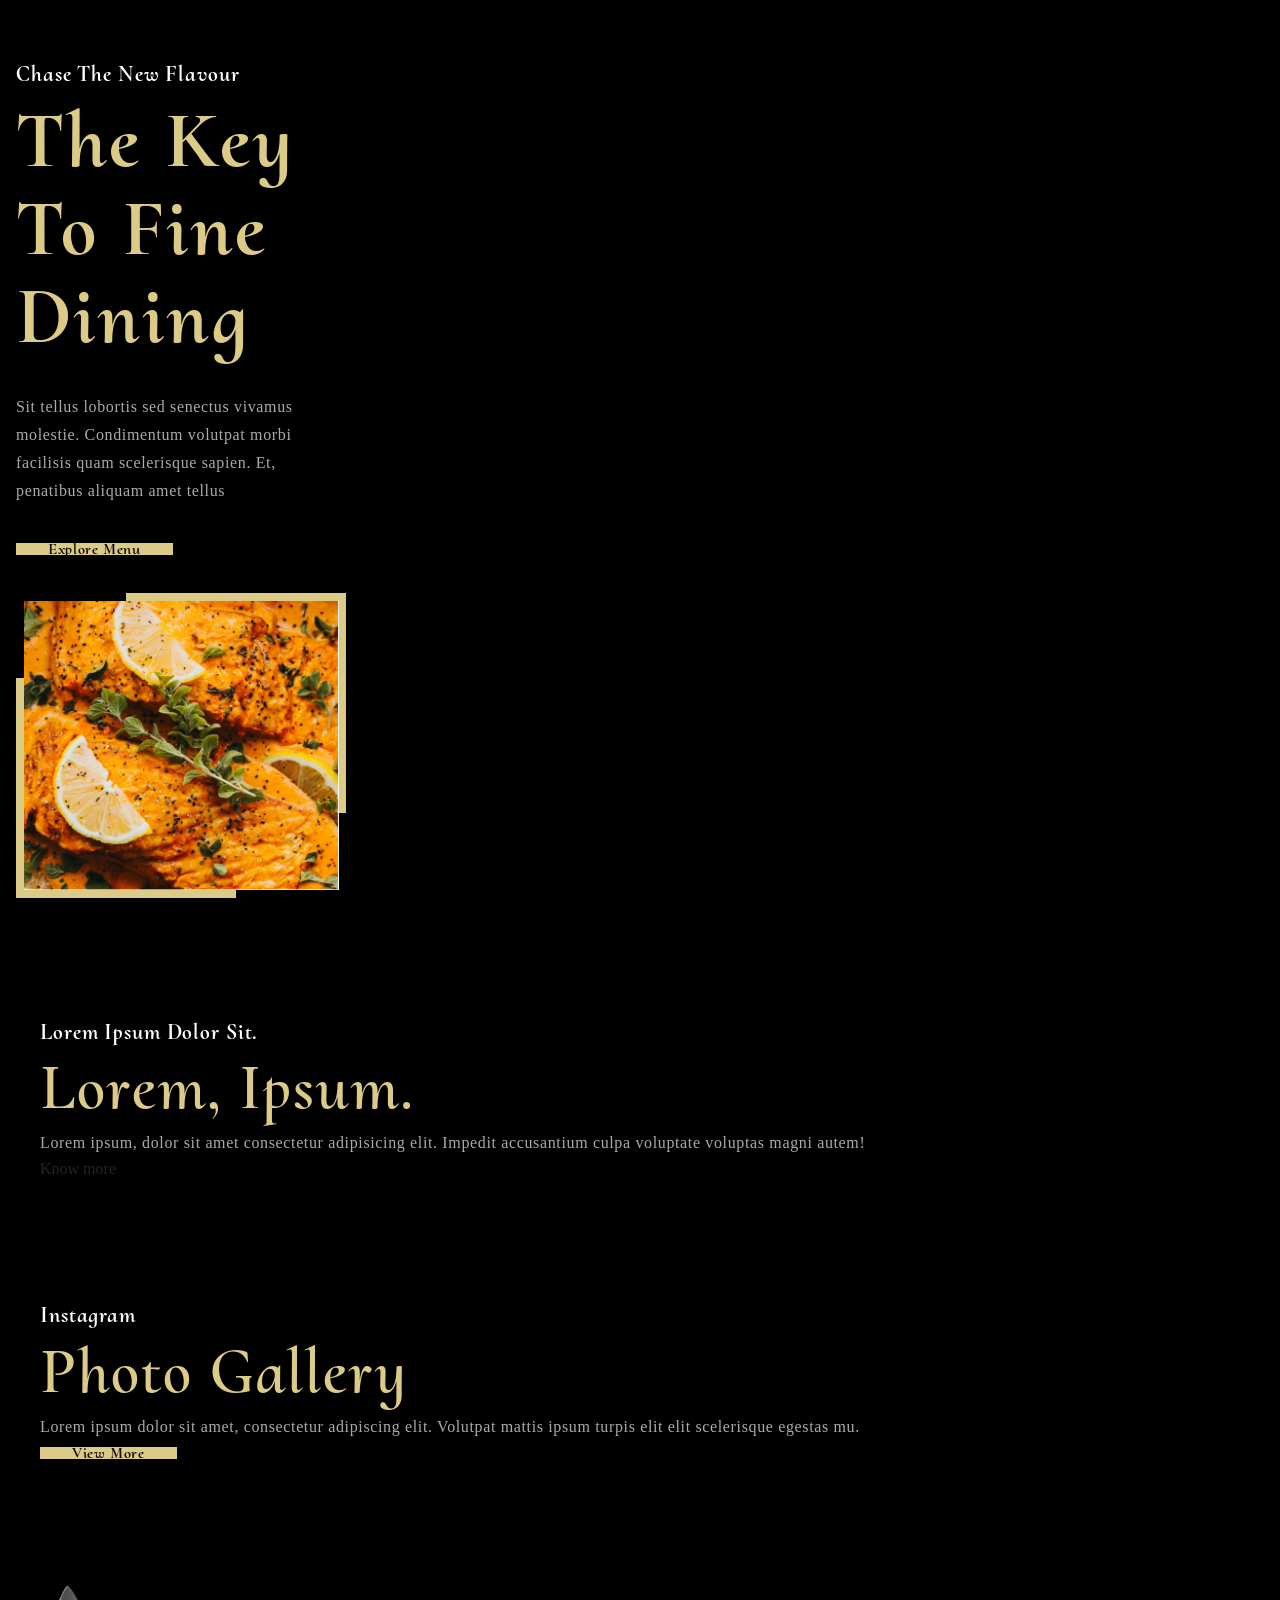
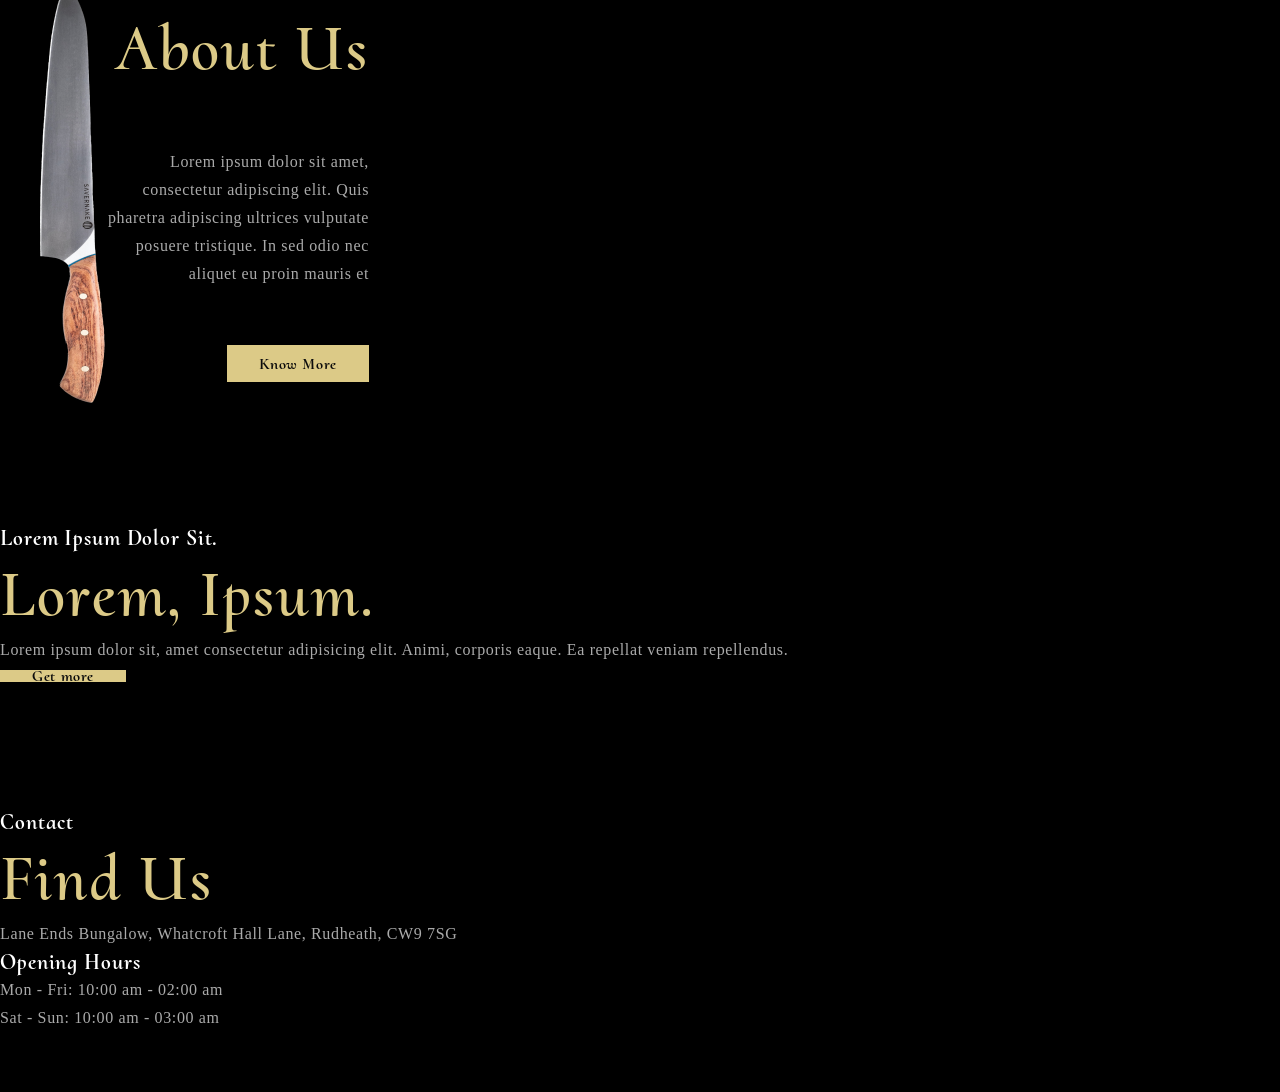
==== src/index.html @ b2a278ec "adding styles, fonts" ====
<!doctype html>
<html lang="en">
  <head>
    <meta charset="UTF-8" />
    <link rel="icon" type="image/svg+xml" href="/favicon.svg" />
    <meta name="viewport" content="width=device-width, initial-scale=1.0" />
    <title>Home</title>
    <link rel="preconnect" href="https://fonts.googleapis.com" />
    <link rel="preconnect" href="https://fonts.gstatic.com" crossorigin />
    <link
      href="https://fonts.googleapis.com/css2?family=Cormorant+Upright:wght@300;400;500;600;700&family=Open+Sans:ital,wght@0,300..800;1,300..800&display=swap"
      rel="stylesheet"
    />
    <link rel="stylesheet" href="./css/styles.css" />
  </head>
  <body>
    <load src="./partials/header.html" highlight-home="active" />

    <main>
      <section class="hero-home">
        <div class="container">
          <div class="hero-home-contant-wrap">
            <h3 class="hero-home-text-title">Chase the new Flavour</h3>
            <h1 class="hero-home-title">The key to Fine dining</h1>
            <p class="hero-home-text">
              Sit tellus lobortis sed senectus vivamus molestie. Condimentum
              volutpat morbi facilisis quam scelerisque sapien. Et, penatibus
              aliquam amet tellus
            </p>
            <a class="hero-home-link button" href="">Explore Menu</a>
          </div>
          <div>
            <div class="container-box">
              <span class="box top-right"></span>
              <span class="box bottom-left"></span>
              <div class="hero-home-img-wrapper">
                <img
                  class="hero-home-img"
                  src="./img/home/Mask_Group.jpg"
                  alt="dish"
                />
              </div>
            </div>
          </div>
        </div>
      </section>
      <section class="menu-home">
       <div class="container">
         <div>
          <h3>Lorem ipsum dolor sit.</h3>
          <h2>Lorem, ipsum.</h2>
          <p>
            Lorem ipsum, dolor sit amet consectetur adipisicing elit. Impedit
            accusantium culpa voluptate voluptas magni autem!
          </p>
          <a href="" class="buttton">Know more</a>
        </div>
       </div>
      </section>
      <section class="gallery-home">
       <div class="container">
         <div>
          <h3>Instagram</h3>
          <h2>Photo Gallery</h2>
          <p>
            Lorem ipsum dolor sit amet, consectetur adipiscing elit. Volutpat
            mattis ipsum turpis elit elit scelerisque egestas mu.
          </p>
          <a href="" class="button">View More</a>
        </div>
        <div>
          <ul>
            <li><img src="" alt="" /></li>
          </ul>
        </div>
       </div>
      </section>
      <section class="about-home">
       <div class="container">
        <div class="about-home-content-wrapper">
          <div class="about-home-img-wrapper">
          <img class="about-home-img" src="./img/home/knives.png" alt="knive" />
        </div>
         <div class="about-home-text-wrapper">
          <h2 class="about-home-title text-right ">About Us</h2>
          <p class="about-home-text text-right ">
            Lorem ipsum dolor sit amet, consectetur adipiscing elit. Quis
            pharetra adipiscing ultrices vulputate posuere tristique. In sed
            odio nec aliquet eu proin mauris et
          </p>
          <a href="" class="about-home-button button">Know More</a>
        </div>
        </div>
       </div>
      </section>
      <section class="reservation-home">
        <div>
          <h3>Lorem ipsum dolor sit.</h3>
          <h2>Lorem, ipsum.</h2>
          <p>
            Lorem ipsum dolor sit, amet consectetur adipisicing elit. Animi,
            corporis eaque. Ea repellat veniam repellendus.
          </p>
          <a href="" class="button">Get more</a>
        </div>
      </section>
      <section class="contact-home">
        <div>
          <h3>Contact</h3>
          <h2>Find Us</h2>
          <p>Lane Ends Bungalow, Whatcroft Hall Lane, Rudheath, CW9 7SG</p>
          <div>
            <h3>Opening Hours</h3>
            <p>Mon - Fri: 10:00 am - 02:00 am</p>
            <p>Sat - Sun: 10:00 am - 03:00 am</p>
          </div>
        </div>
      </section>
    </main>

    <load src="./partials/footer.html" />

    <script type="module" src="./main.js"></script>
  </body>
</html>
---- src/css/styles.css ----
/**
  |============================
  | include css partials with
  | default @import url()
  |============================
*/
/* Common styles */
@import url('./reset.css');
@import url('./base.css');
@import url('./container.css');

/* Sections style */
@import url('./header.css');
@import url('./back-link.css');
@import url('./footer.css');

/* Pages */
@import url('./home-page.css');
@import url('./page-about.css');
@import url('./page-contacts.css');
@import url('./page-gallery.css');
@import url('./page-menu.css');
@import url('./page-reservation.css');
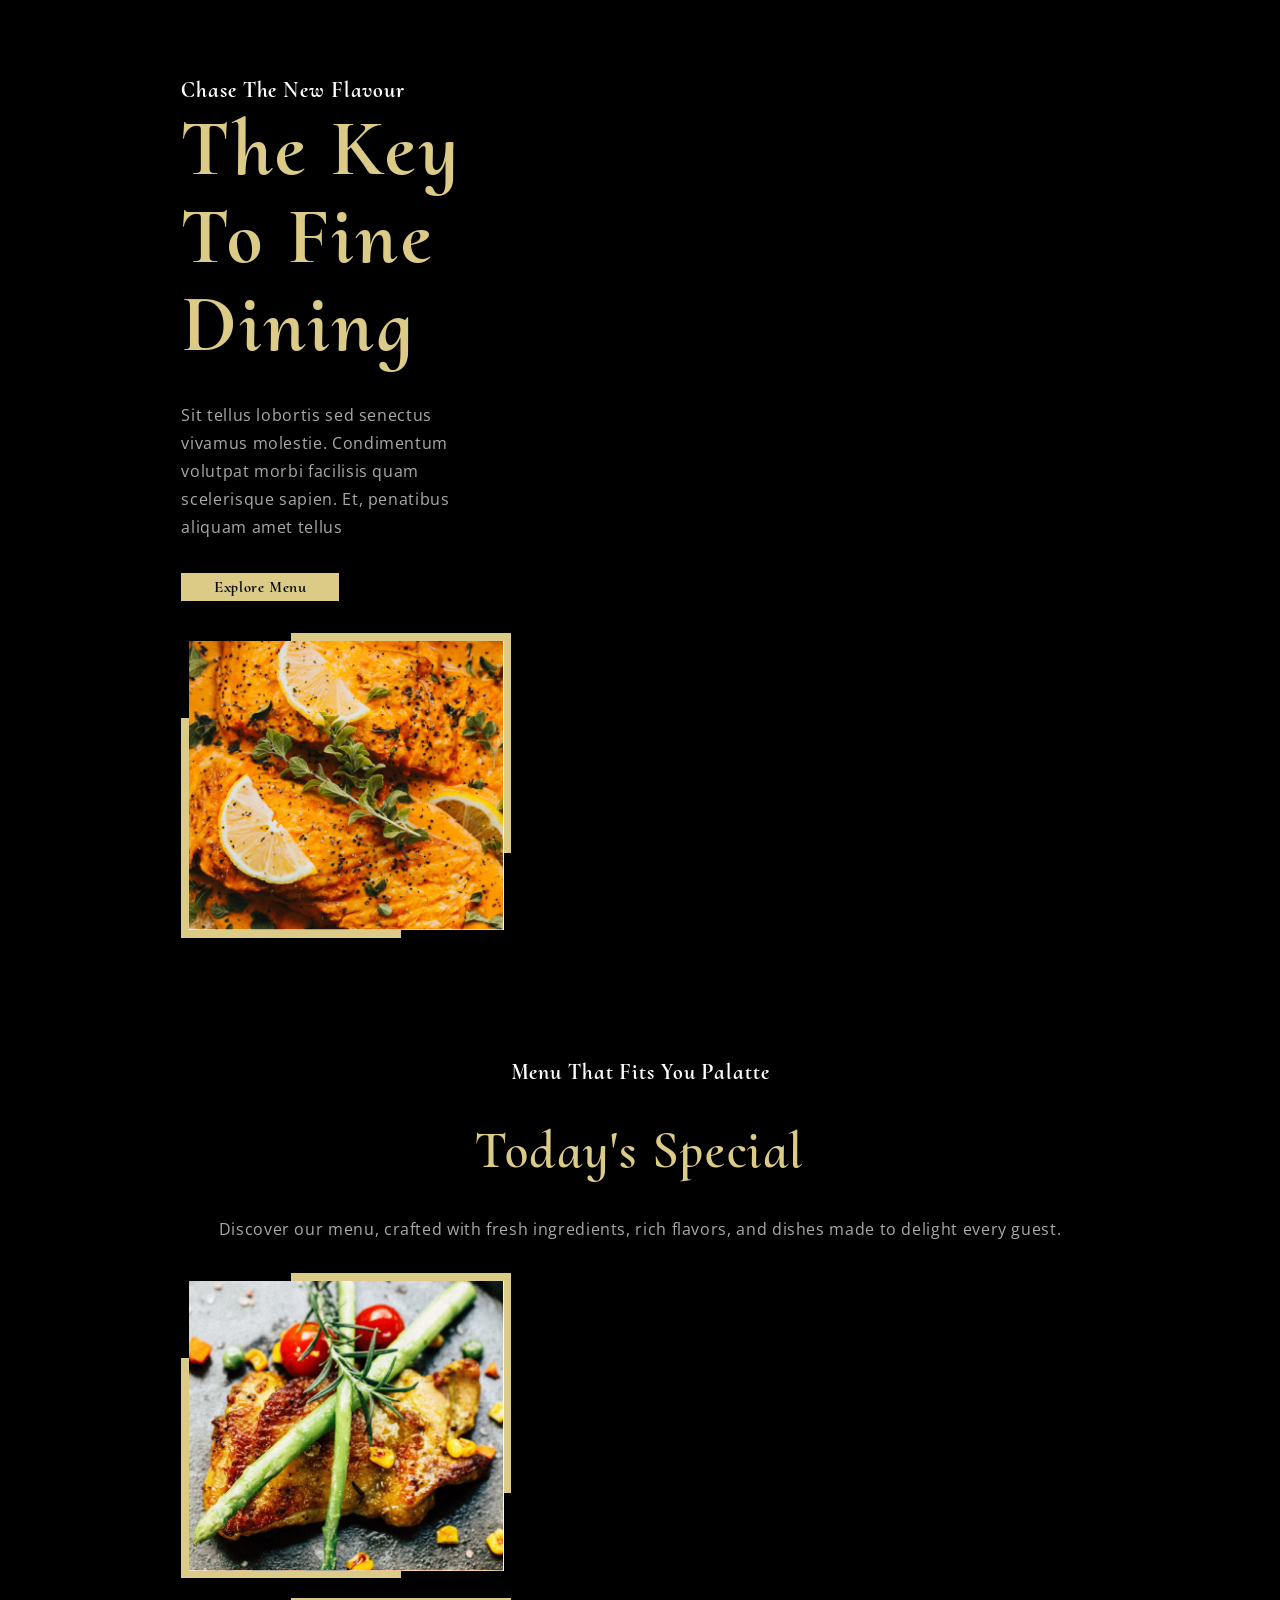
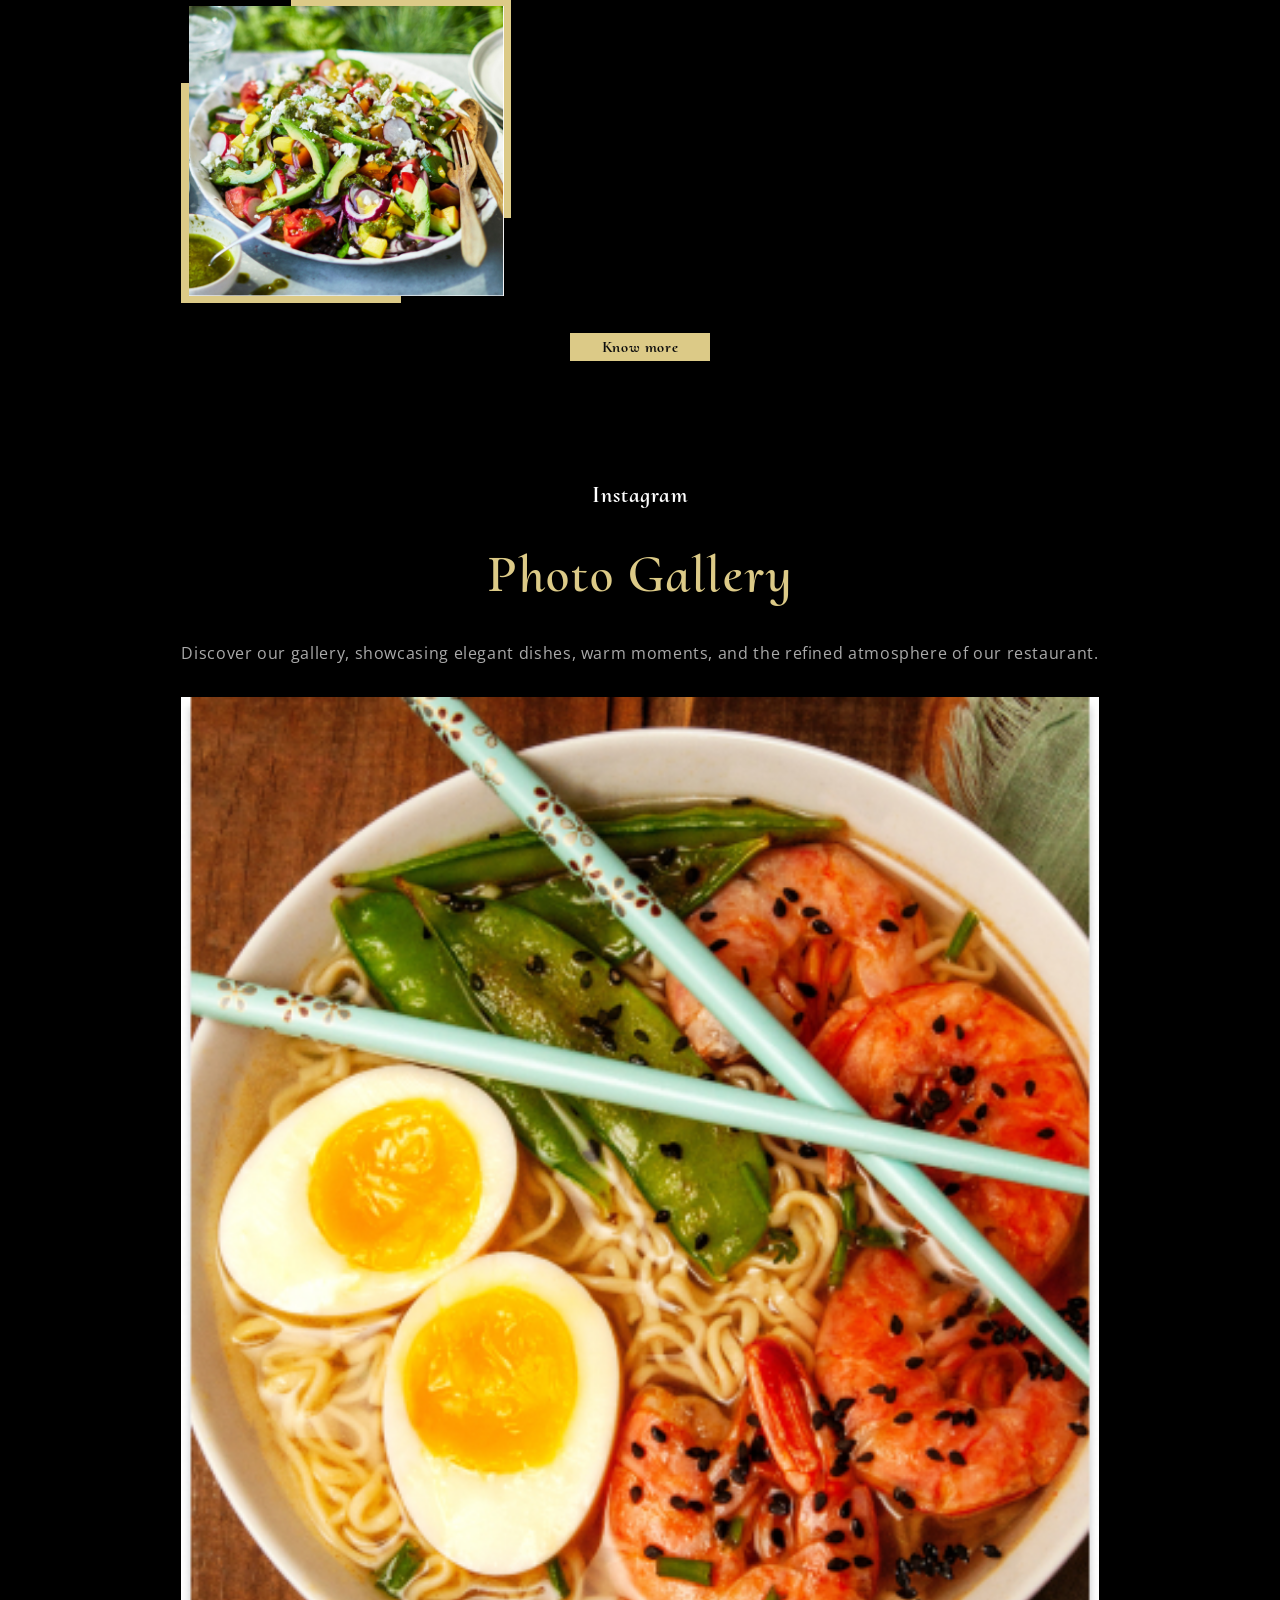
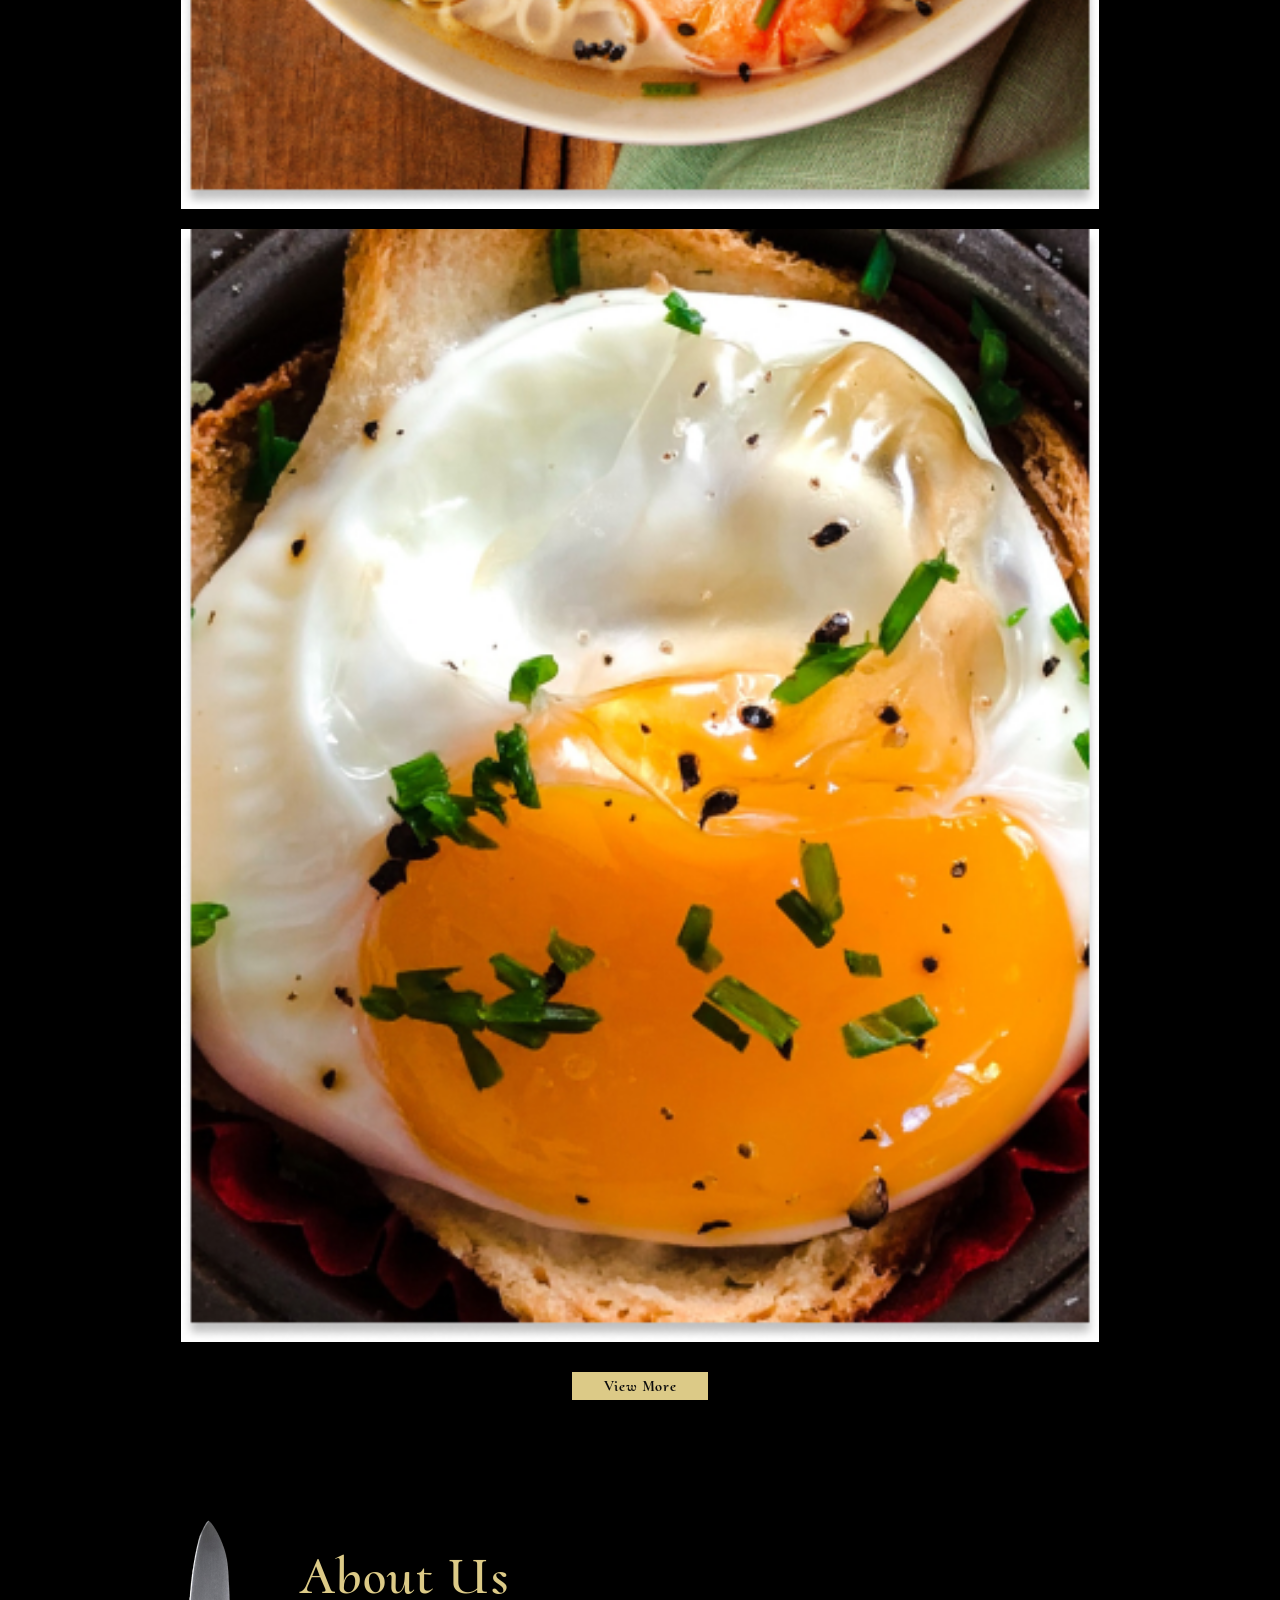
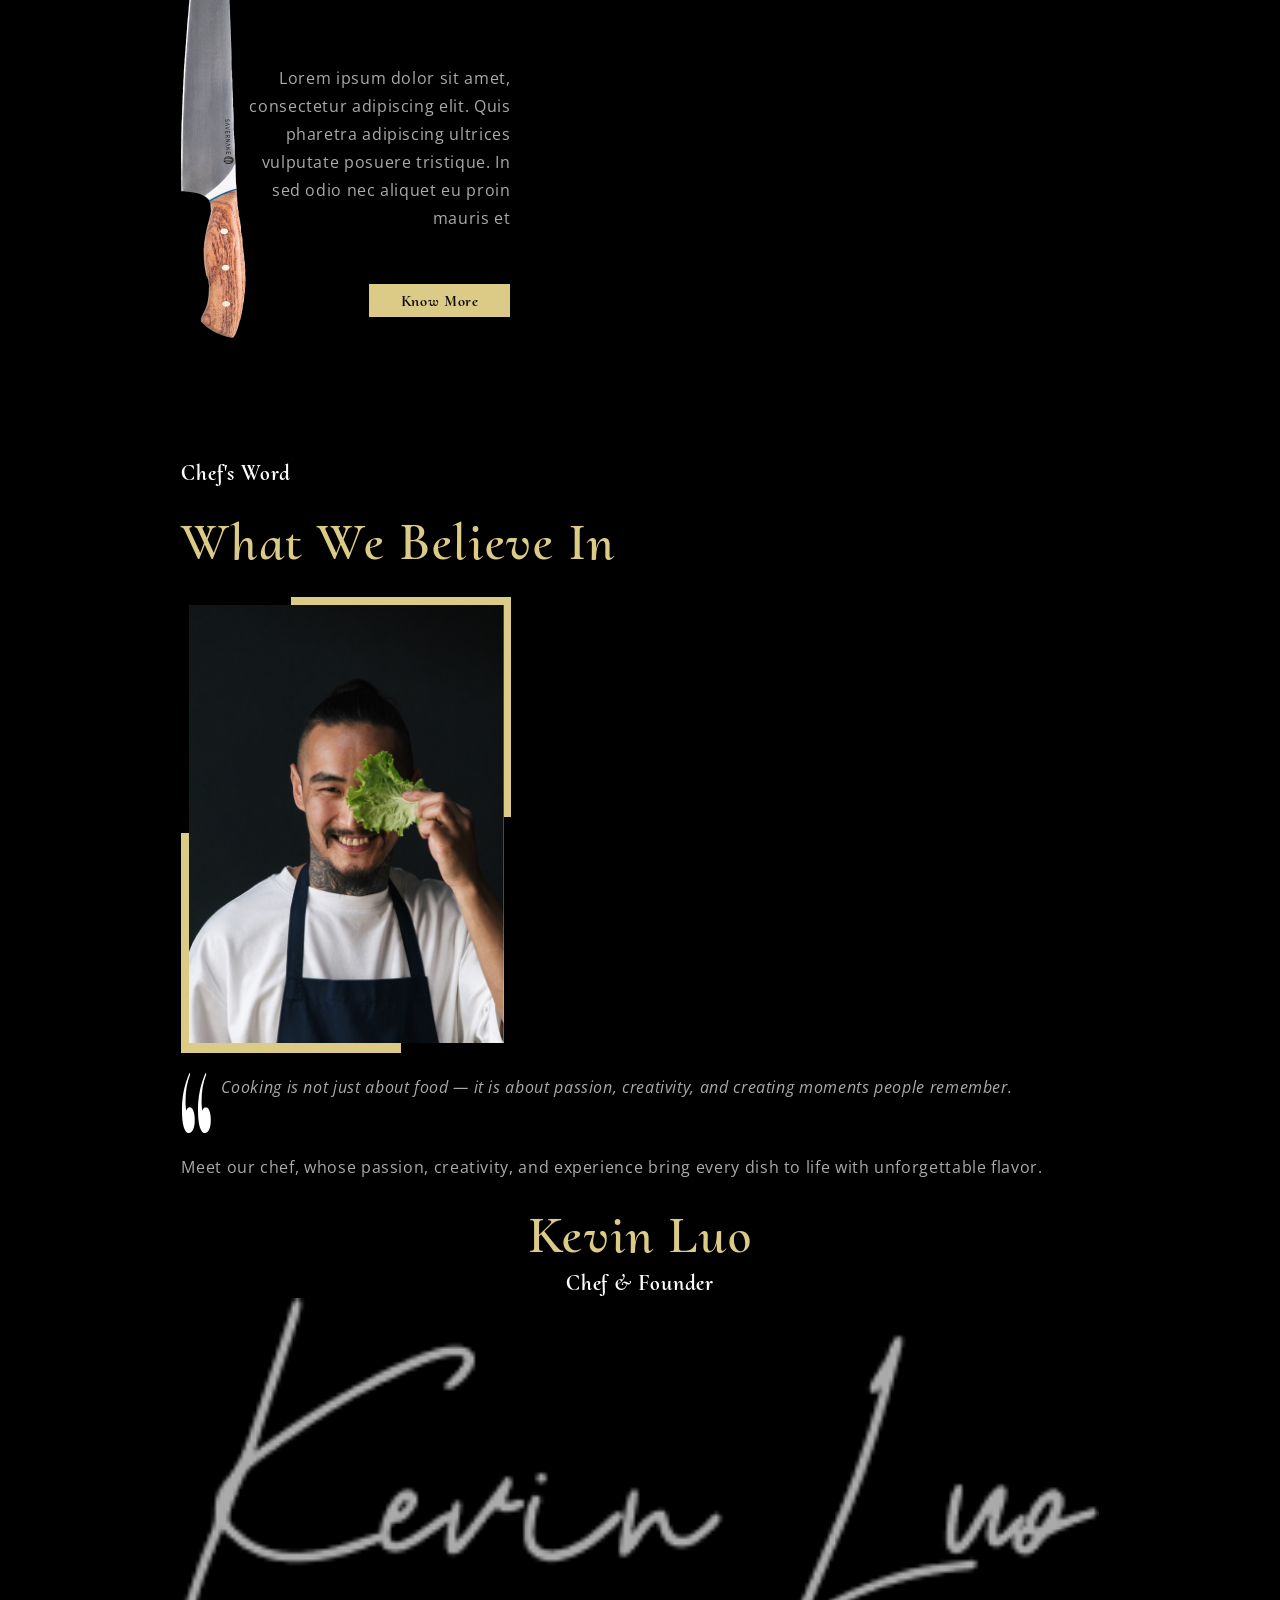
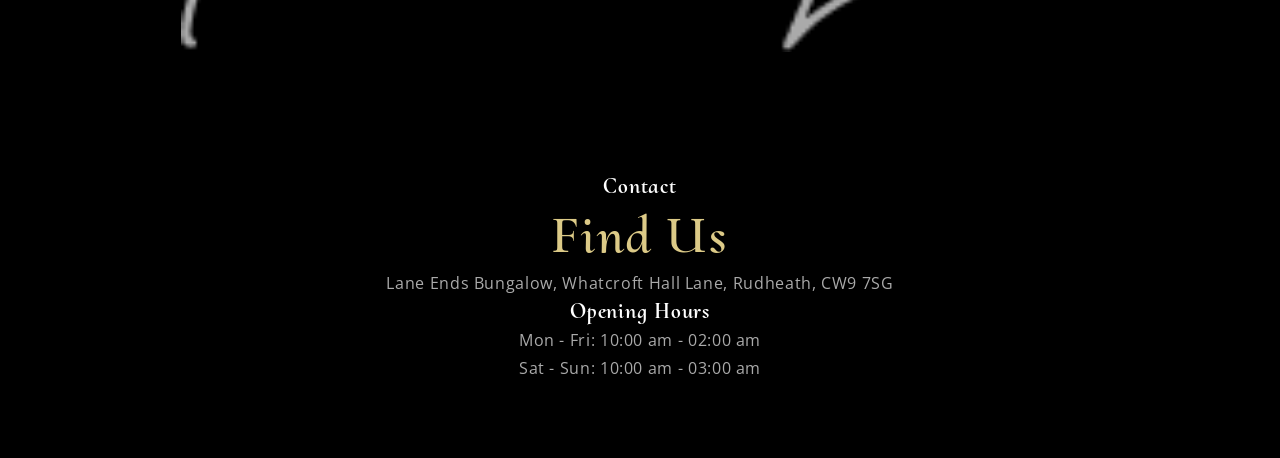
==== commit a3c94d4f: "adding style for mob" ====
--- a/src/index.html
+++ b/src/index.html
@@ -13,16 +13,20 @@
     />
     <link rel="stylesheet" href="./css/styles.css" />
   </head>
-  <body>
-    <load src="./partials/header.html" highlight-home="active" />
+  <body style="background-image: none;">
+    <!-- <load src="./partials/header.html" highlight-home="active" /> -->
 
     <main>
       <section class="hero-home">
         <div class="container">
           <div class="hero-home-contant-wrap">
-            <h3 class="hero-home-text-title">Chase the new Flavour</h3>
-            <h1 class="hero-home-title">The key to Fine dining</h1>
-            <p class="hero-home-text">
+            <h3 class="hero-home-text-title. home-titel_h3 home-title_left">
+              Chase the new Flavour
+            </h3>
+            <h1 class="hero-home-title home-titel_h1 home-title_left">
+              The key to Fine dining
+            </h1>
+            <p class="hero-home-text home_text home-text_left">
               Sit tellus lobortis sed senectus vivamus molestie. Condimentum
               volutpat morbi facilisis quam scelerisque sapien. Et, penatibus
               aliquam amet tellus
@@ -45,80 +49,150 @@
         </div>
       </section>
       <section class="menu-home">
-       <div class="container">
-         <div>
-          <h3>Lorem ipsum dolor sit.</h3>
-          <h2>Lorem, ipsum.</h2>
-          <p>
-            Lorem ipsum, dolor sit amet consectetur adipisicing elit. Impedit
-            accusantium culpa voluptate voluptas magni autem!
-          </p>
-          <a href="" class="buttton">Know more</a>
+        <div class="container">
+          <div class="home-menu-content_wrapper">
+            <h3 class="home-titel_h3">Menu that fits you palatte</h3>
+            <h2 class="home-titel_h2">Today's Special</h2>
+            <p class="home_text">
+              Discover our menu, crafted with fresh ingredients, rich flavors,
+              and dishes made to delight every guest.
+            </p>
+            <div>
+              <ul class="home-menu_list">
+                <li class="home-menu_item">
+                  <div class="container-box">
+                    <span class="box top-right"></span>
+                    <span class="box bottom-left"></span>
+                    <div class="hero-home-img-wrapper">
+                      <img
+                        class="hero-home-img"
+                        src="./img/home/dish_1.jpg"
+                        alt="dish"
+                      />
+                    </div>
+                  </div>
+                </li>
+                <li class="home-menu_item">
+                  <div class="container-box">
+                    <span class="box top-right"></span>
+                    <span class="box bottom-left"></span>
+                    <div class="hero-home-img-wrapper">
+                      <img
+                        class="hero-home-img"
+                        src="./img/home/dish_2.jpg"
+                        alt="dish"
+                      />
+                    </div>
+                  </div>
+                </li>
+              </ul>
+            </div>
+            <a href="#" class="button home-menu_link">Know more</a>
+          </div>
         </div>
-       </div>
       </section>
       <section class="gallery-home">
-       <div class="container">
-         <div>
-          <h3>Instagram</h3>
-          <h2>Photo Gallery</h2>
-          <p>
-            Lorem ipsum dolor sit amet, consectetur adipiscing elit. Volutpat
-            mattis ipsum turpis elit elit scelerisque egestas mu.
-          </p>
-          <a href="" class="button">View More</a>
+        <div class="container">
+          <div class="home-menu-content_wrapper">
+            <h3 class="home-titel_h3">Instagram</h3>
+            <h2 class="home-titel_h2">Photo Gallery</h2>
+            <p class="home_text home-text_left">
+              Discover our gallery, showcasing elegant dishes, warm moments, and
+              the refined atmosphere of our restaurant.
+            </p>
+            <div>
+              <ul class="home-gallery_list">
+                <li class="home-gallery_item">
+                  <img src="./img/home/gallery_1.jpg" alt="eggs_in_plate" />
+                </li>
+                <li class="home-gallery_item">
+                  <img src="./img/home/gallery_2.jpg" alt="eggs" />
+                </li>
+              </ul>
+            </div>
+            <a href="" class="button home-menu_link">View More</a>
+          </div>
         </div>
-        <div>
-          <ul>
-            <li><img src="" alt="" /></li>
-          </ul>
-        </div>
-       </div>
       </section>
       <section class="about-home">
-       <div class="container">
-        <div class="about-home-content-wrapper">
-          <div class="about-home-img-wrapper">
-          <img class="about-home-img" src="./img/home/knives.png" alt="knive" />
+        <div class="container">
+          <div class="about-home-content-wrapper">
+            <div class="about-home-img-wrapper">
+              <img
+                class="about-home-img"
+                src="./img/home/knives.png"
+                alt="knive"
+              />
+            </div>
+            <div class="about-home-text-wrapper">
+              <h2 class="about-home-title text-right home-titel_h2">
+                About Us
+              </h2>
+              <p class="about-home-text text-right home_text">
+                Lorem ipsum dolor sit amet, consectetur adipiscing elit. Quis
+                pharetra adipiscing ultrices vulputate posuere tristique. In sed
+                odio nec aliquet eu proin mauris et
+              </p>
+              <a href="" class="about-home-button button">Know More</a>
+            </div>
+          </div>
         </div>
-         <div class="about-home-text-wrapper">
-          <h2 class="about-home-title text-right ">About Us</h2>
-          <p class="about-home-text text-right ">
-            Lorem ipsum dolor sit amet, consectetur adipiscing elit. Quis
-            pharetra adipiscing ultrices vulputate posuere tristique. In sed
-            odio nec aliquet eu proin mauris et
+      </section>
+      <section class="chef">
+        <div class="container">
+          <div class="home-chef-content_wrapper">
+          <h3 class="home-titel_h3 home-title_left">Chef's Word</h3>
+          <h2 class="home-titel_h2 home-title_left">What we believe in</h2>
+            <div>
+            <div class="container-box chef-container-box">
+              <span class="box top-right"></span>
+              <span class="box bottom-left"></span>
+              <div class="hero-home-img-wrapper">
+                <img
+                  class="hero-home-img"
+                  src="./img/home/chef_1.jpg"
+                  alt="dish"
+                />
+              </div>
+            </div>
+          </div>
+          <div class="chef-quote-wrapper">
+            <svg width="30" height="60">
+              <use href="./img/sprite.svg#icon-quote"></use>
+            </svg>
+            <p class="home_text home-text_left chef-text-quote">Cooking is not just about food — it is about passion, creativity, and creating moments people remember.</p>
+          </div>
+           <p class="home_text home-text_left ">
+            Meet our chef, whose passion, creativity, and experience bring every
+            dish to life with unforgettable flavor.
           </p>
-          <a href="" class="about-home-button button">Know More</a>
+          <div>
+            <h2 class="home-titel_h2">Kevin Luo</h2>
+            <h3 class="home-titel_h3">Chef & Founder</h3>
+            <div class="chef-autograph-wrapper">
+              <img class="chef-autograph-img" src="./img/home/Kevin_Luo.png" alt="autograph">
+            </div>
+          </div>
         </div>
-        </div>
-       </div>
-      </section>
-      <section class="reservation-home">
-        <div>
-          <h3>Lorem ipsum dolor sit.</h3>
-          <h2>Lorem, ipsum.</h2>
-          <p>
-            Lorem ipsum dolor sit, amet consectetur adipisicing elit. Animi,
-            corporis eaque. Ea repellat veniam repellendus.
-          </p>
-          <a href="" class="button">Get more</a>
         </div>
       </section>
       <section class="contact-home">
-        <div>
-          <h3>Contact</h3>
-          <h2>Find Us</h2>
-          <p>Lane Ends Bungalow, Whatcroft Hall Lane, Rudheath, CW9 7SG</p>
+        <div class="container">
           <div>
-            <h3>Opening Hours</h3>
-            <p>Mon - Fri: 10:00 am - 02:00 am</p>
-            <p>Sat - Sun: 10:00 am - 03:00 am</p>
+          <h3 class="home-titel_h3">Contact</h3>
+          <h2 class="home-titel_h2">Find Us</h2>
+          <p class="home_text">Lane Ends Bungalow, Whatcroft Hall Lane, Rudheath, CW9 7SG</p>
+          <div>
+            <h3 class="home-titel_h3">Opening Hours</h3>
+            <p class="home_text">Mon - Fri: 10:00 am - 02:00 am</p>
+            <p class="home_text">Sat - Sun: 10:00 am - 03:00 am</p>
           </div>
+        </div>
         </div>
       </section>
     </main>
 
-    <load src="./partials/footer.html" />
+    <!-- <load src="./partials/footer.html" /> -->
 
     <script type="module" src="./main.js"></script>
   </body>
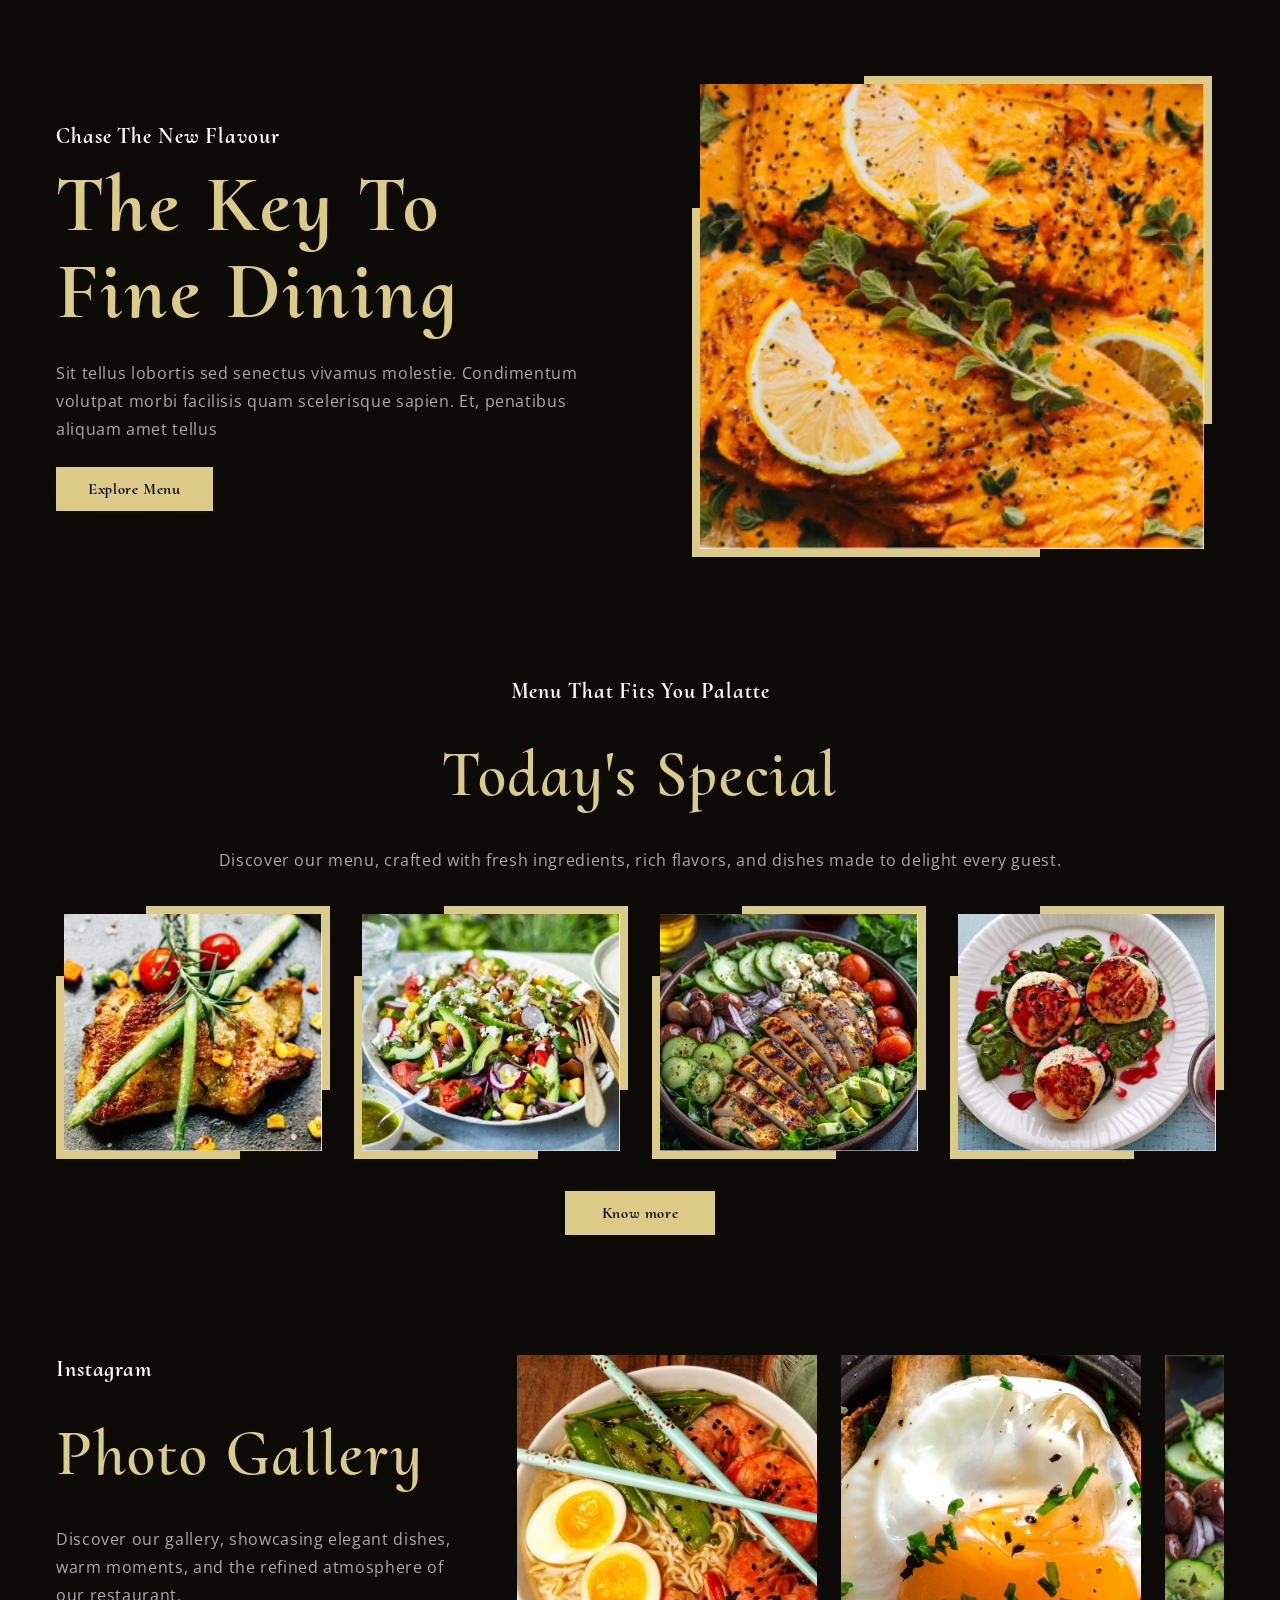
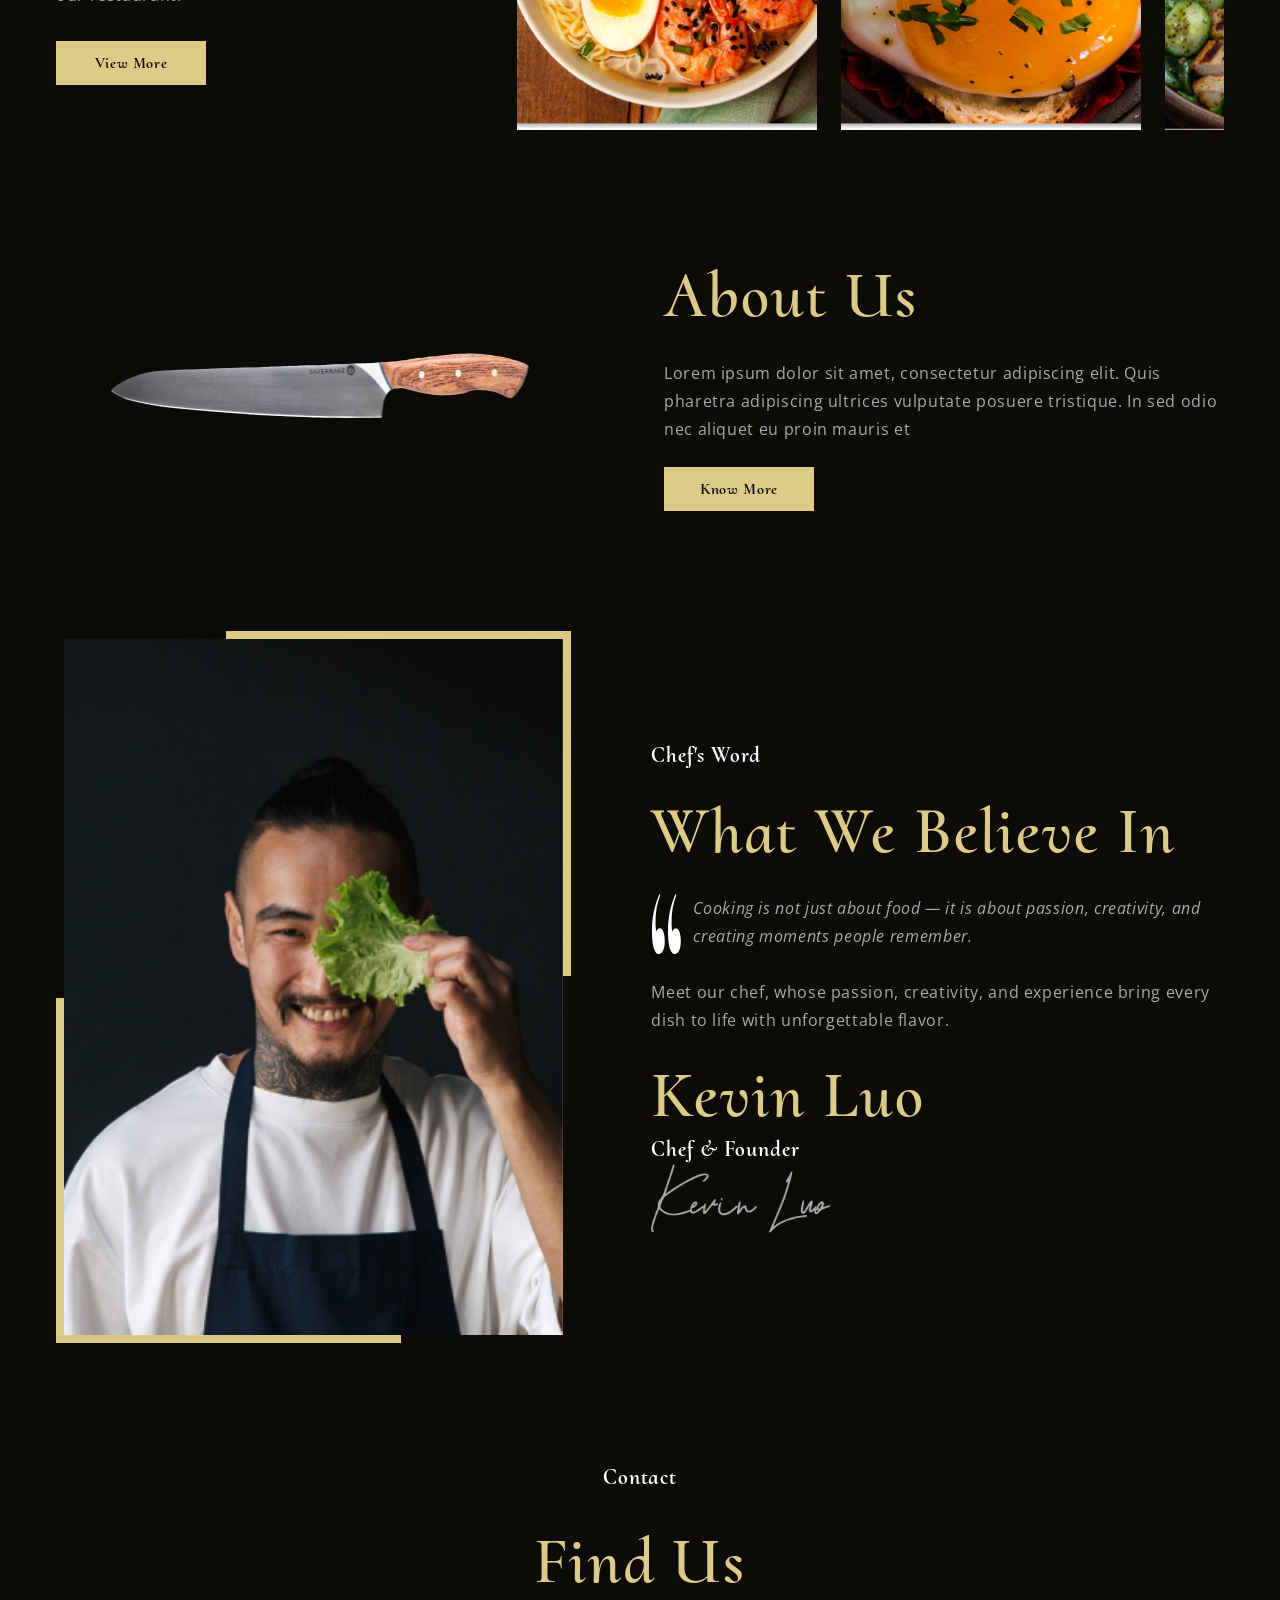
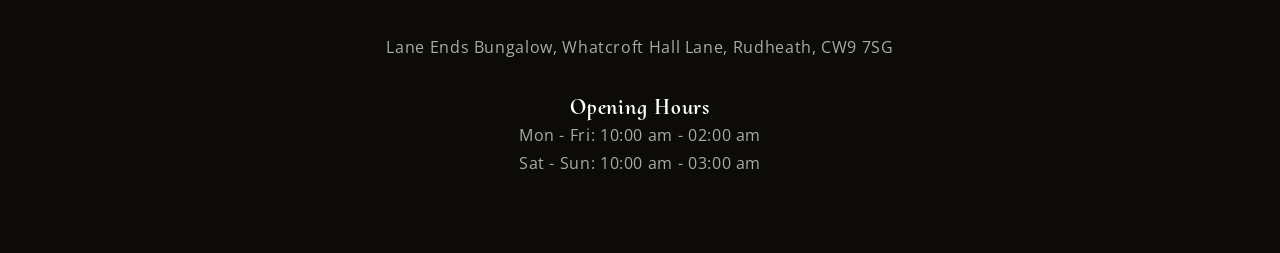
==== commit 122adf29: "styles tab and desk" ====
--- a/src/index.html
+++ b/src/index.html
@@ -20,7 +20,7 @@
       <section class="hero-home">
         <div class="container">
           <div class="hero-home-contant-wrap">
-            <h3 class="hero-home-text-title. home-titel_h3 home-title_left">
+            <h3 class="hero-home-text-title home-titel_h3 home-title_left">
               Chase the new Flavour
             </h3>
             <h1 class="hero-home-title home-titel_h1 home-title_left">
@@ -85,6 +85,32 @@
                     </div>
                   </div>
                 </li>
+                <li class="home-menu_item">
+                  <div class="container-box">
+                    <span class="box top-right"></span>
+                    <span class="box bottom-left"></span>
+                    <div class="hero-home-img-wrapper">
+                      <img
+                        class="hero-home-img"
+                        src="./img/home/dish_3.jpg"
+                        alt="dish"
+                      />
+                    </div>
+                  </div>
+                </li>
+                <li class="home-menu_item">
+                  <div class="container-box">
+                    <span class="box top-right"></span>
+                    <span class="box bottom-left"></span>
+                    <div class="hero-home-img-wrapper">
+                      <img
+                        class="hero-home-img"
+                        src="./img/home/dish_4.jpg"
+                        alt="dish"
+                      />
+                    </div>
+                  </div>
+                </li>
               </ul>
             </div>
             <a href="#" class="button home-menu_link">Know more</a>
@@ -107,6 +133,12 @@
                 </li>
                 <li class="home-gallery_item">
                   <img src="./img/home/gallery_2.jpg" alt="eggs" />
+                </li>
+                <li class="home-gallery_item">
+                  <img src="./img/home/dish_3.jpg" alt="seasonal dish" />
+                </li>
+                <li class="home-gallery_item">
+                  <img src="./img/home/dish_4.jpg" alt="plated dessert" />
                 </li>
               </ul>
             </div>
@@ -141,39 +173,48 @@
       <section class="chef">
         <div class="container">
           <div class="home-chef-content_wrapper">
-          <h3 class="home-titel_h3 home-title_left">Chef's Word</h3>
-          <h2 class="home-titel_h2 home-title_left">What we believe in</h2>
-            <div>
-            <div class="container-box chef-container-box">
-              <span class="box top-right"></span>
-              <span class="box bottom-left"></span>
-              <div class="hero-home-img-wrapper">
-                <img
-                  class="hero-home-img"
-                  src="./img/home/chef_1.jpg"
-                  alt="dish"
-                />
-              </div>
-            </div>
-          </div>
-          <div class="chef-quote-wrapper">
-            <svg width="30" height="60">
-              <use href="./img/sprite.svg#icon-quote"></use>
-            </svg>
-            <p class="home_text home-text_left chef-text-quote">Cooking is not just about food — it is about passion, creativity, and creating moments people remember.</p>
-          </div>
-           <p class="home_text home-text_left ">
-            Meet our chef, whose passion, creativity, and experience bring every
-            dish to life with unforgettable flavor.
-          </p>
-          <div>
-            <h2 class="home-titel_h2">Kevin Luo</h2>
-            <h3 class="home-titel_h3">Chef & Founder</h3>
-            <div class="chef-autograph-wrapper">
-              <img class="chef-autograph-img" src="./img/home/Kevin_Luo.png" alt="autograph">
-            </div>
-          </div>
-        </div>
+            <div class="chef-image-column">
+              <div class="container-box chef-container-box">
+                <span class="box top-right"></span>
+                <span class="box bottom-left"></span>
+                <div class="hero-home-img-wrapper">
+                  <img
+                    class="hero-home-img"
+                    src="./img/home/chef_1.jpg"
+                    alt="chef"
+                  />
+                </div>
+              </div>
+            </div>
+            <div class="chef-text-column">
+              <h3 class="home-titel_h3 home-title_left">Chef's Word</h3>
+              <h2 class="home-titel_h2 home-title_left">What we believe in</h2>
+              <div class="chef-quote-wrapper">
+                <svg width="30" height="60">
+                  <use href="./img/sprite.svg#icon-quote"></use>
+                </svg>
+                <p class="home_text home-text_left chef-text-quote">
+                  Cooking is not just about food — it is about passion,
+                  creativity, and creating moments people remember.
+                </p>
+              </div>
+              <p class="home_text home-text_left">
+                Meet our chef, whose passion, creativity, and experience bring
+                every dish to life with unforgettable flavor.
+              </p>
+              <div>
+                <h2 class="home-titel_h2">Kevin Luo</h2>
+                <h3 class="home-titel_h3">Chef & Founder</h3>
+                <div class="chef-autograph-wrapper">
+                  <img
+                    class="chef-autograph-img"
+                    src="./img/home/Kevin_Luo.png"
+                    alt="autograph"
+                  />
+                </div>
+              </div>
+            </div>
+          </div>
         </div>
       </section>
       <section class="contact-home">
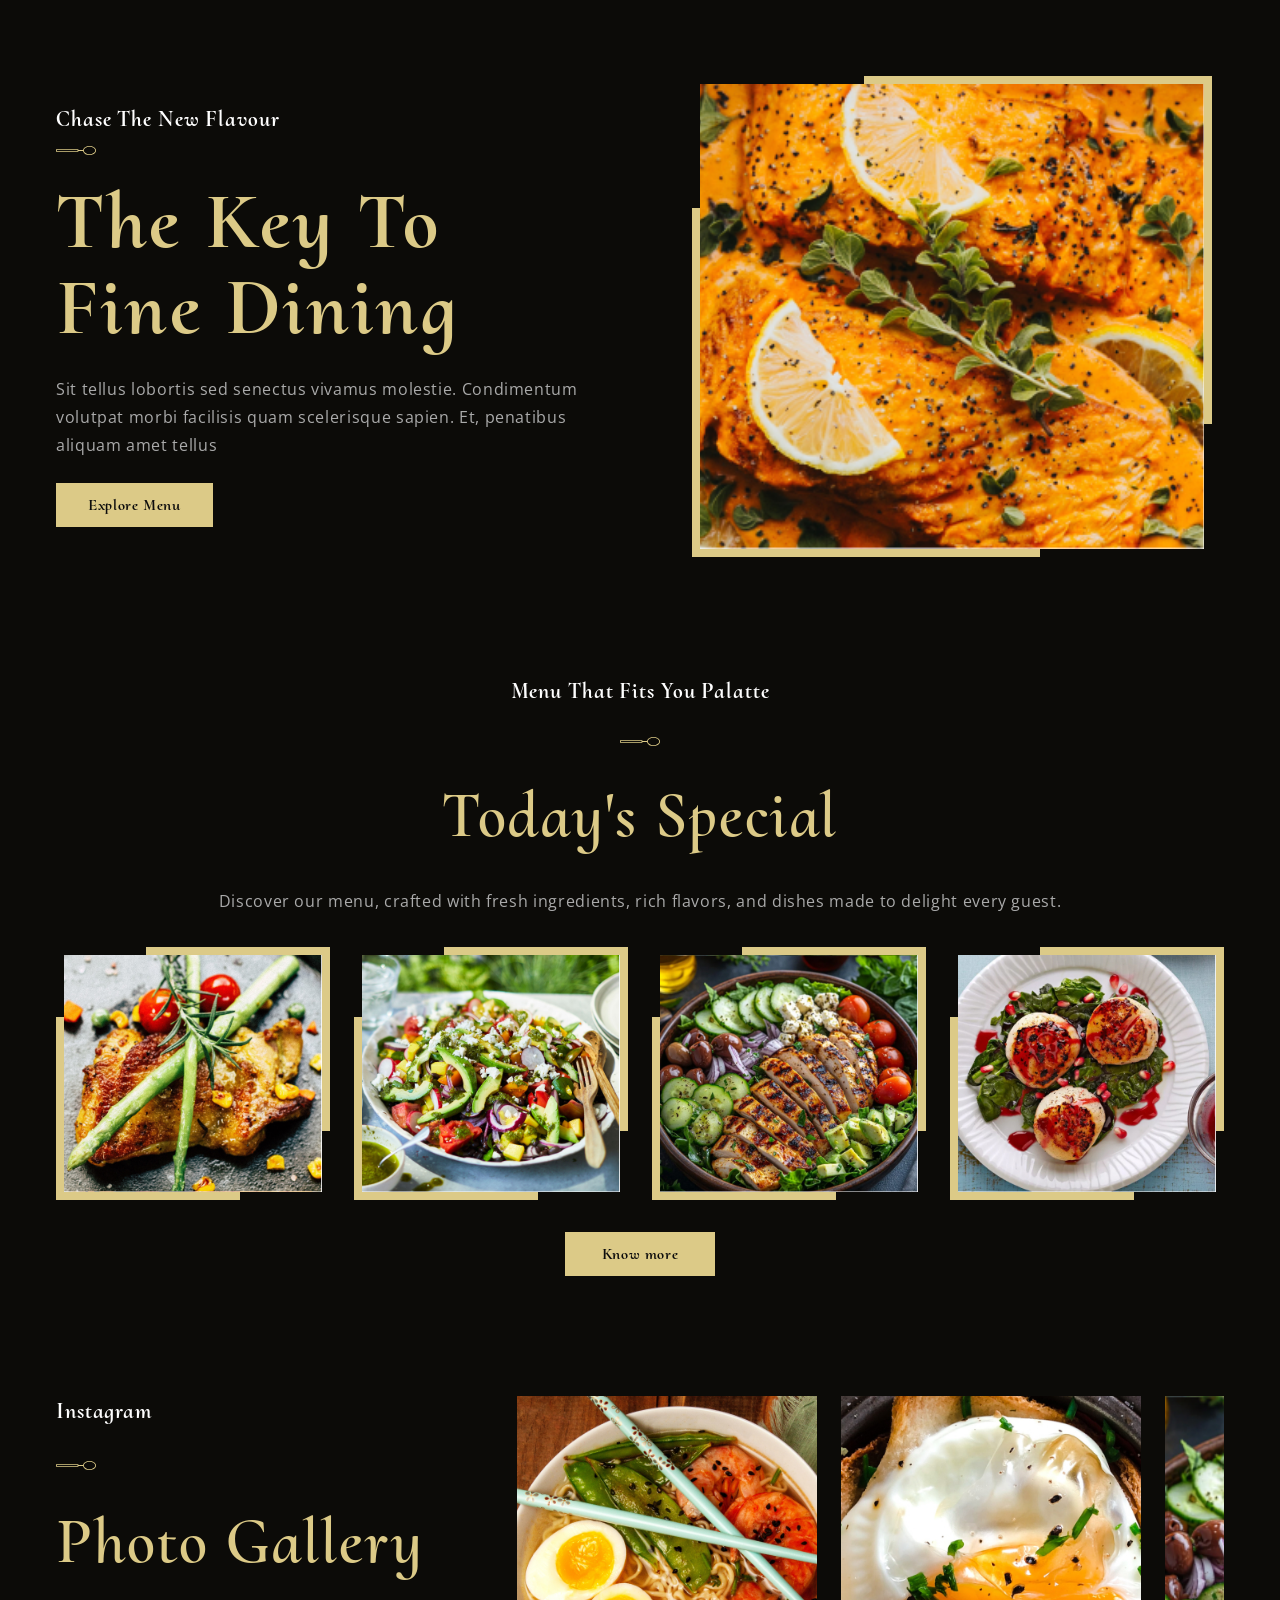
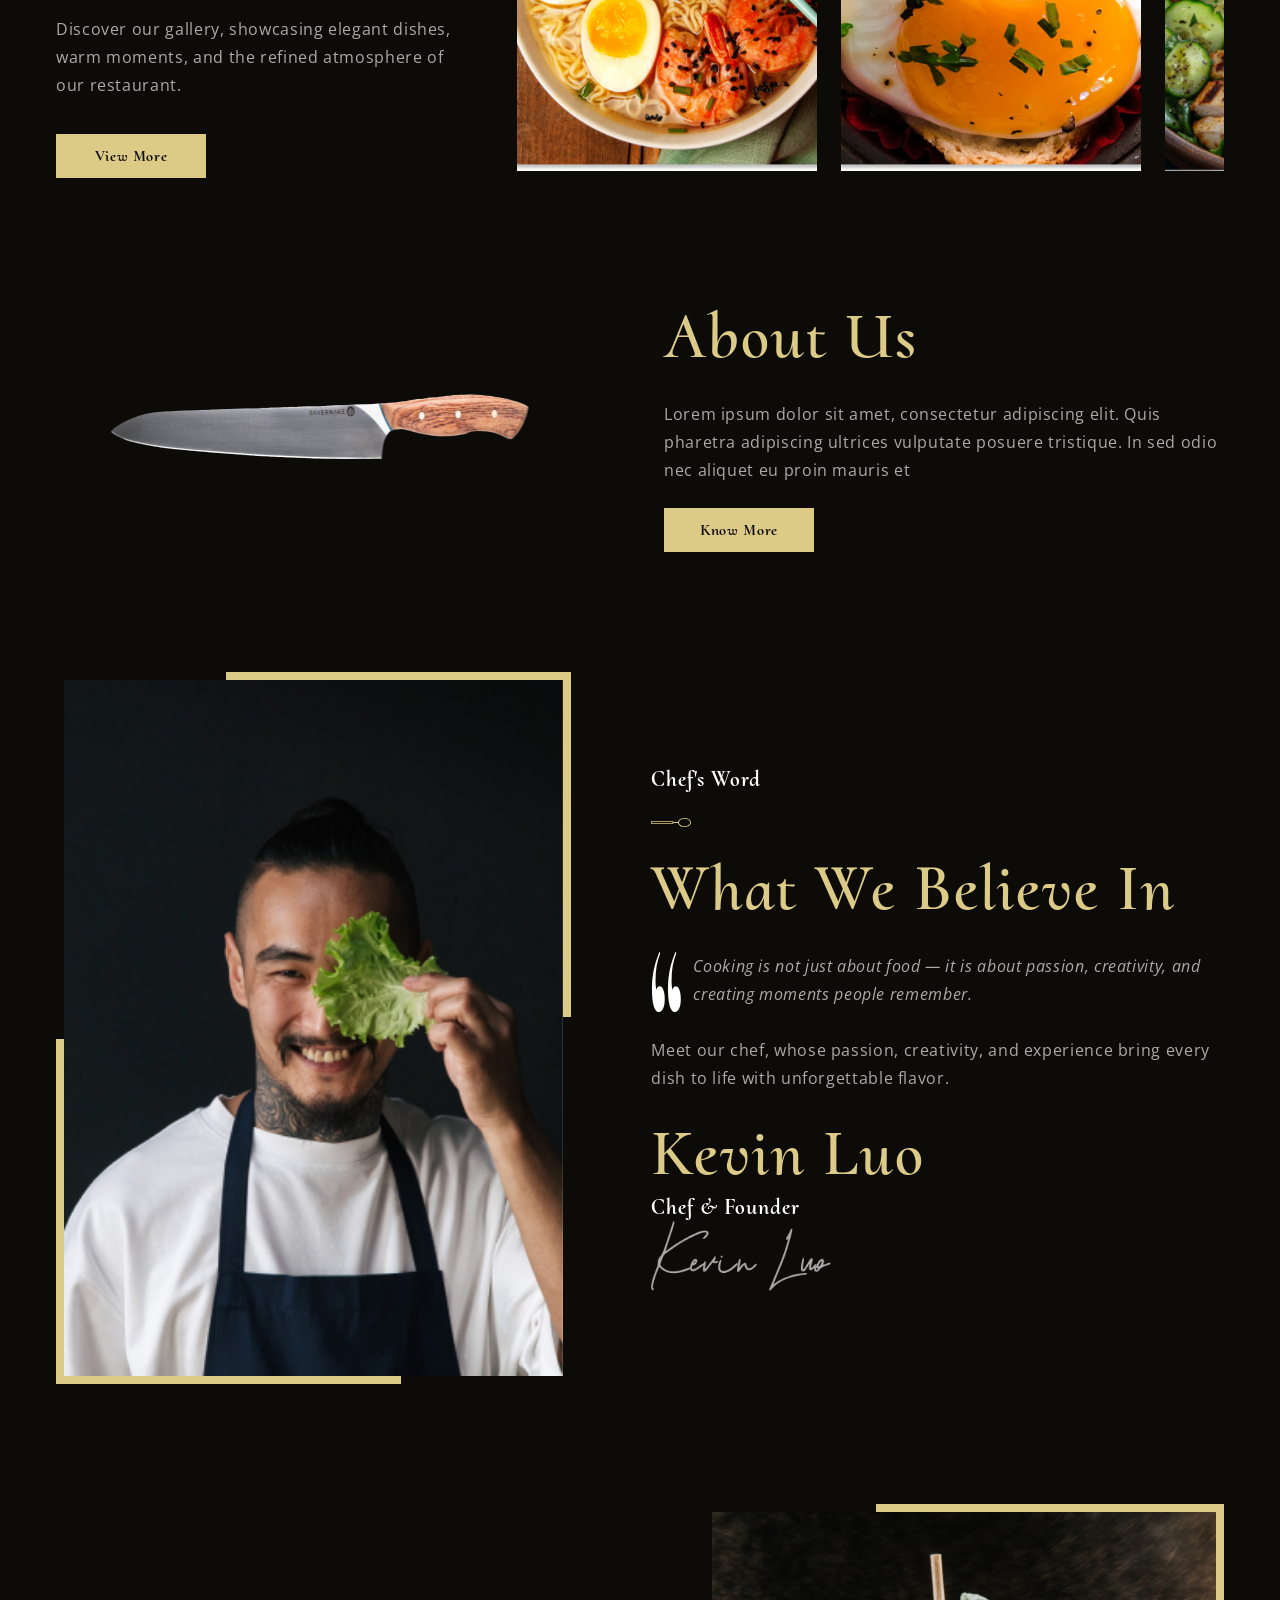
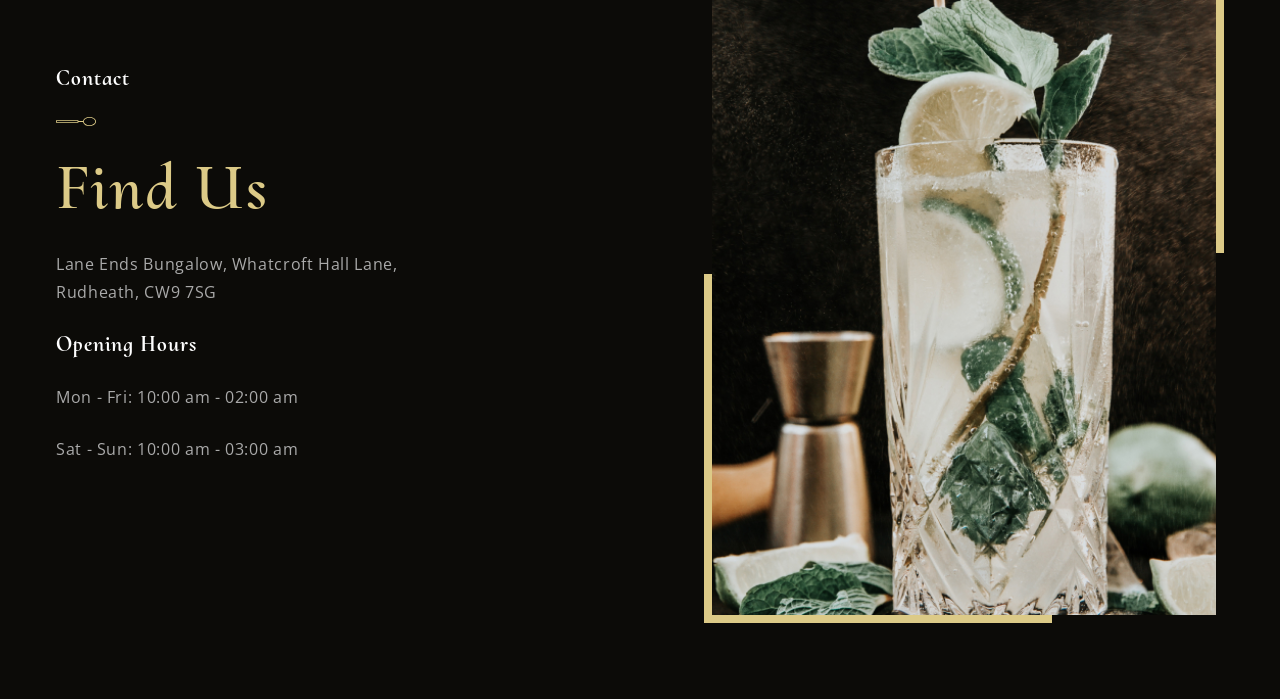
==== commit 7786434b: "added styles" ====
--- a/src/index.html
+++ b/src/index.html
@@ -23,6 +23,9 @@
             <h3 class="hero-home-text-title home-titel_h3 home-title_left">
               Chase the new Flavour
             </h3>
+            <svg width="40" height="9">
+              <use href="./img/sprite.svg#icon-spoon"></use>
+            </svg>
             <h1 class="hero-home-title home-titel_h1 home-title_left">
               The key to Fine dining
             </h1>
@@ -52,6 +55,9 @@
         <div class="container">
           <div class="home-menu-content_wrapper">
             <h3 class="home-titel_h3">Menu that fits you palatte</h3>
+            <svg width="40" height="9">
+              <use href="./img/sprite.svg#icon-spoon"></use>
+            </svg>
             <h2 class="home-titel_h2">Today's Special</h2>
             <p class="home_text">
               Discover our menu, crafted with fresh ingredients, rich flavors,
@@ -121,6 +127,9 @@
         <div class="container">
           <div class="home-menu-content_wrapper">
             <h3 class="home-titel_h3">Instagram</h3>
+            <svg width="40" height="9">
+              <use href="./img/sprite.svg#icon-spoon"></use>
+            </svg>
             <h2 class="home-titel_h2">Photo Gallery</h2>
             <p class="home_text home-text_left">
               Discover our gallery, showcasing elegant dishes, warm moments, and
@@ -188,6 +197,9 @@
             </div>
             <div class="chef-text-column">
               <h3 class="home-titel_h3 home-title_left">Chef's Word</h3>
+              <svg width="40" height="9">
+                <use href="./img/sprite.svg#icon-spoon"></use>
+              </svg>
               <h2 class="home-titel_h2 home-title_left">What we believe in</h2>
               <div class="chef-quote-wrapper">
                 <svg width="30" height="60">
@@ -219,16 +231,40 @@
       </section>
       <section class="contact-home">
         <div class="container">
-          <div>
-          <h3 class="home-titel_h3">Contact</h3>
-          <h2 class="home-titel_h2">Find Us</h2>
-          <p class="home_text">Lane Ends Bungalow, Whatcroft Hall Lane, Rudheath, CW9 7SG</p>
-          <div>
-            <h3 class="home-titel_h3">Opening Hours</h3>
-            <p class="home_text">Mon - Fri: 10:00 am - 02:00 am</p>
-            <p class="home_text">Sat - Sun: 10:00 am - 03:00 am</p>
-          </div>
-        </div>
+          <div class="contact-home-content_wrapper">
+            <div class="contact-home-text-wrapper">
+              <h3 class="home-titel_h3 home-title_left">Contact</h3>
+              <svg width="40" height="9">
+                <use href="./img/sprite.svg#icon-spoon"></use>
+              </svg>
+              <h2 class="home-titel_h2 home-title_left">Find Us</h2>
+              <p class="home_text home-text_left">
+                Lane Ends Bungalow, Whatcroft Hall Lane, Rudheath, CW9 7SG
+              </p>
+              <div class="contact-home-hours">
+                <h3 class="home-titel_h3 home-title_left">Opening Hours</h3>
+                <p class="home_text home-text_left">
+                  Mon - Fri: 10:00 am - 02:00 am
+                </p>
+                <p class="home_text home-text_left">
+                  Sat - Sun: 10:00 am - 03:00 am
+                </p>
+              </div>
+            </div>
+            <div class="contact-home-image-column">
+              <div class="container-box contact-home-container-box">
+                <span class="box top-right"></span>
+                <span class="box bottom-left"></span>
+                <div class="hero-home-img-wrapper">
+                  <img
+                    class="hero-home-img"
+                    src="./img/home/contant_1.jpg"
+                    alt="restaurant interior"
+                  />
+                </div>
+              </div>
+            </div>
+          </div>
         </div>
       </section>
     </main>
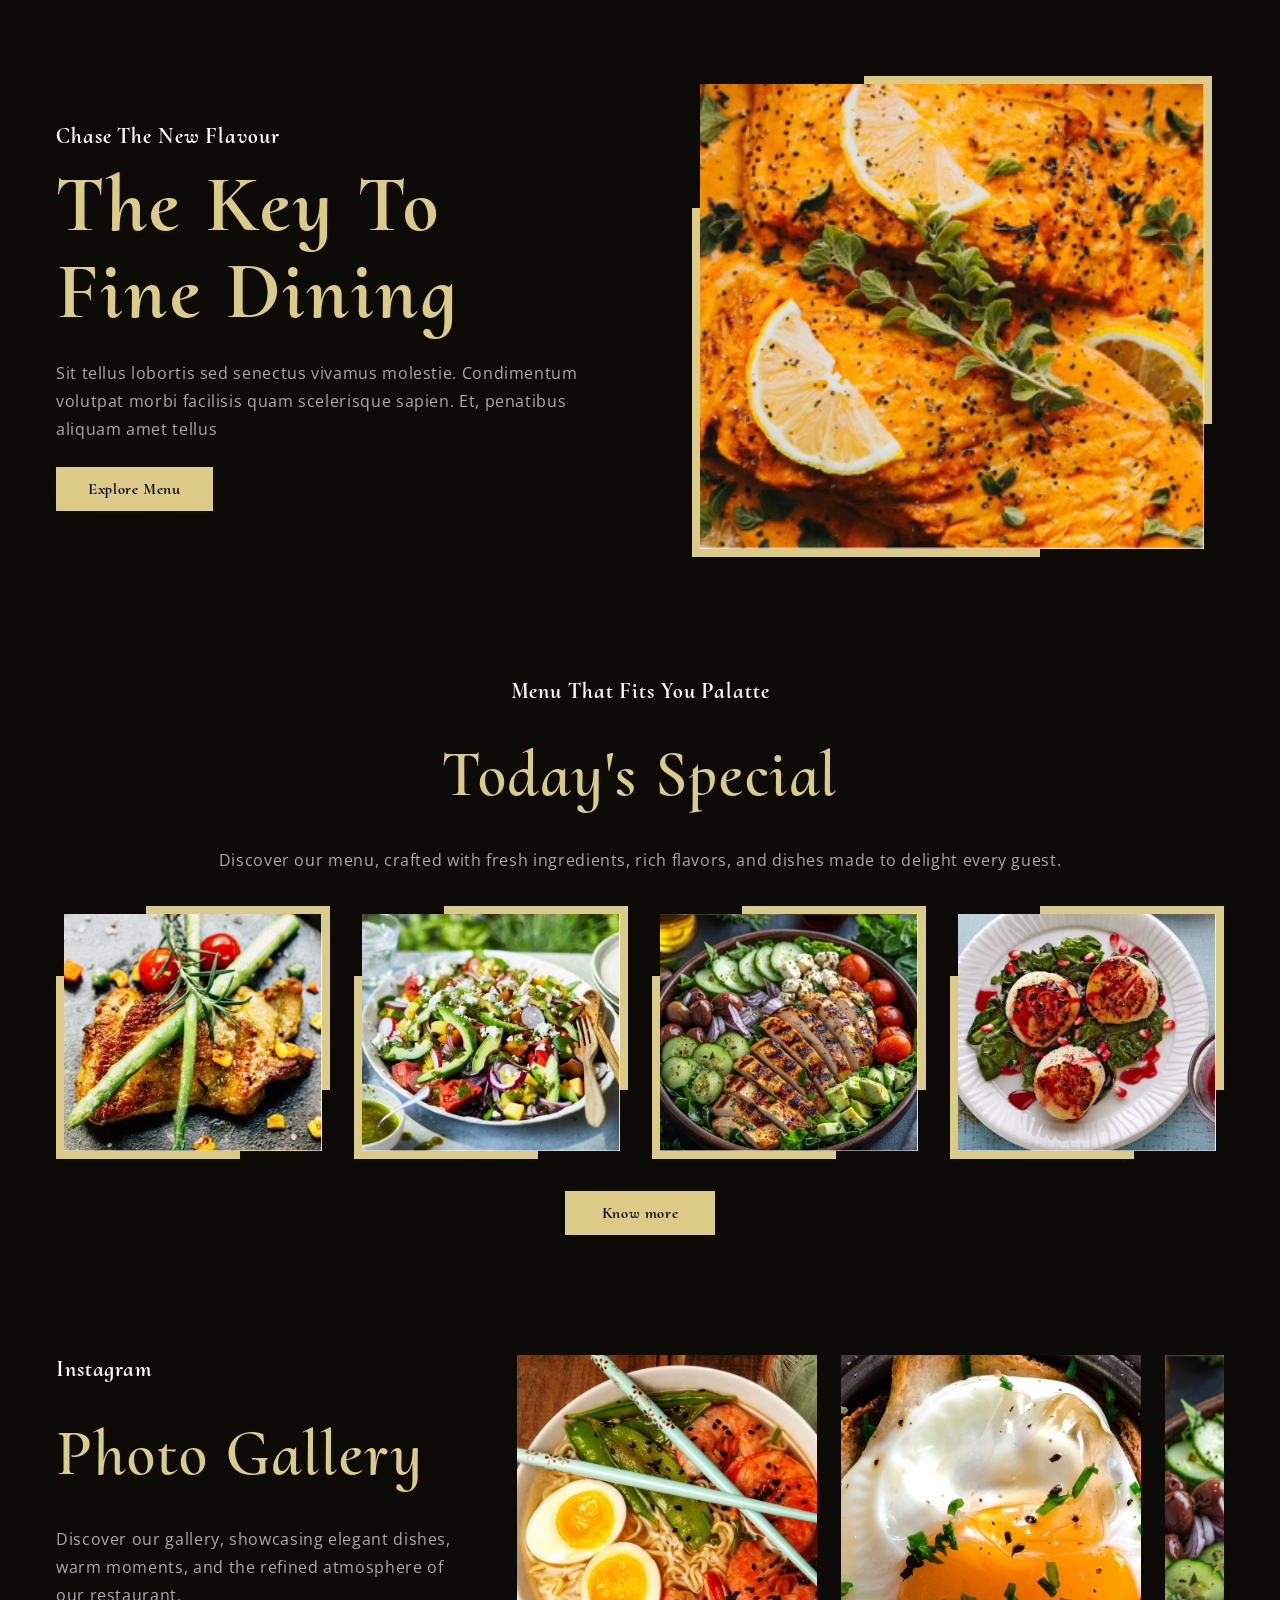
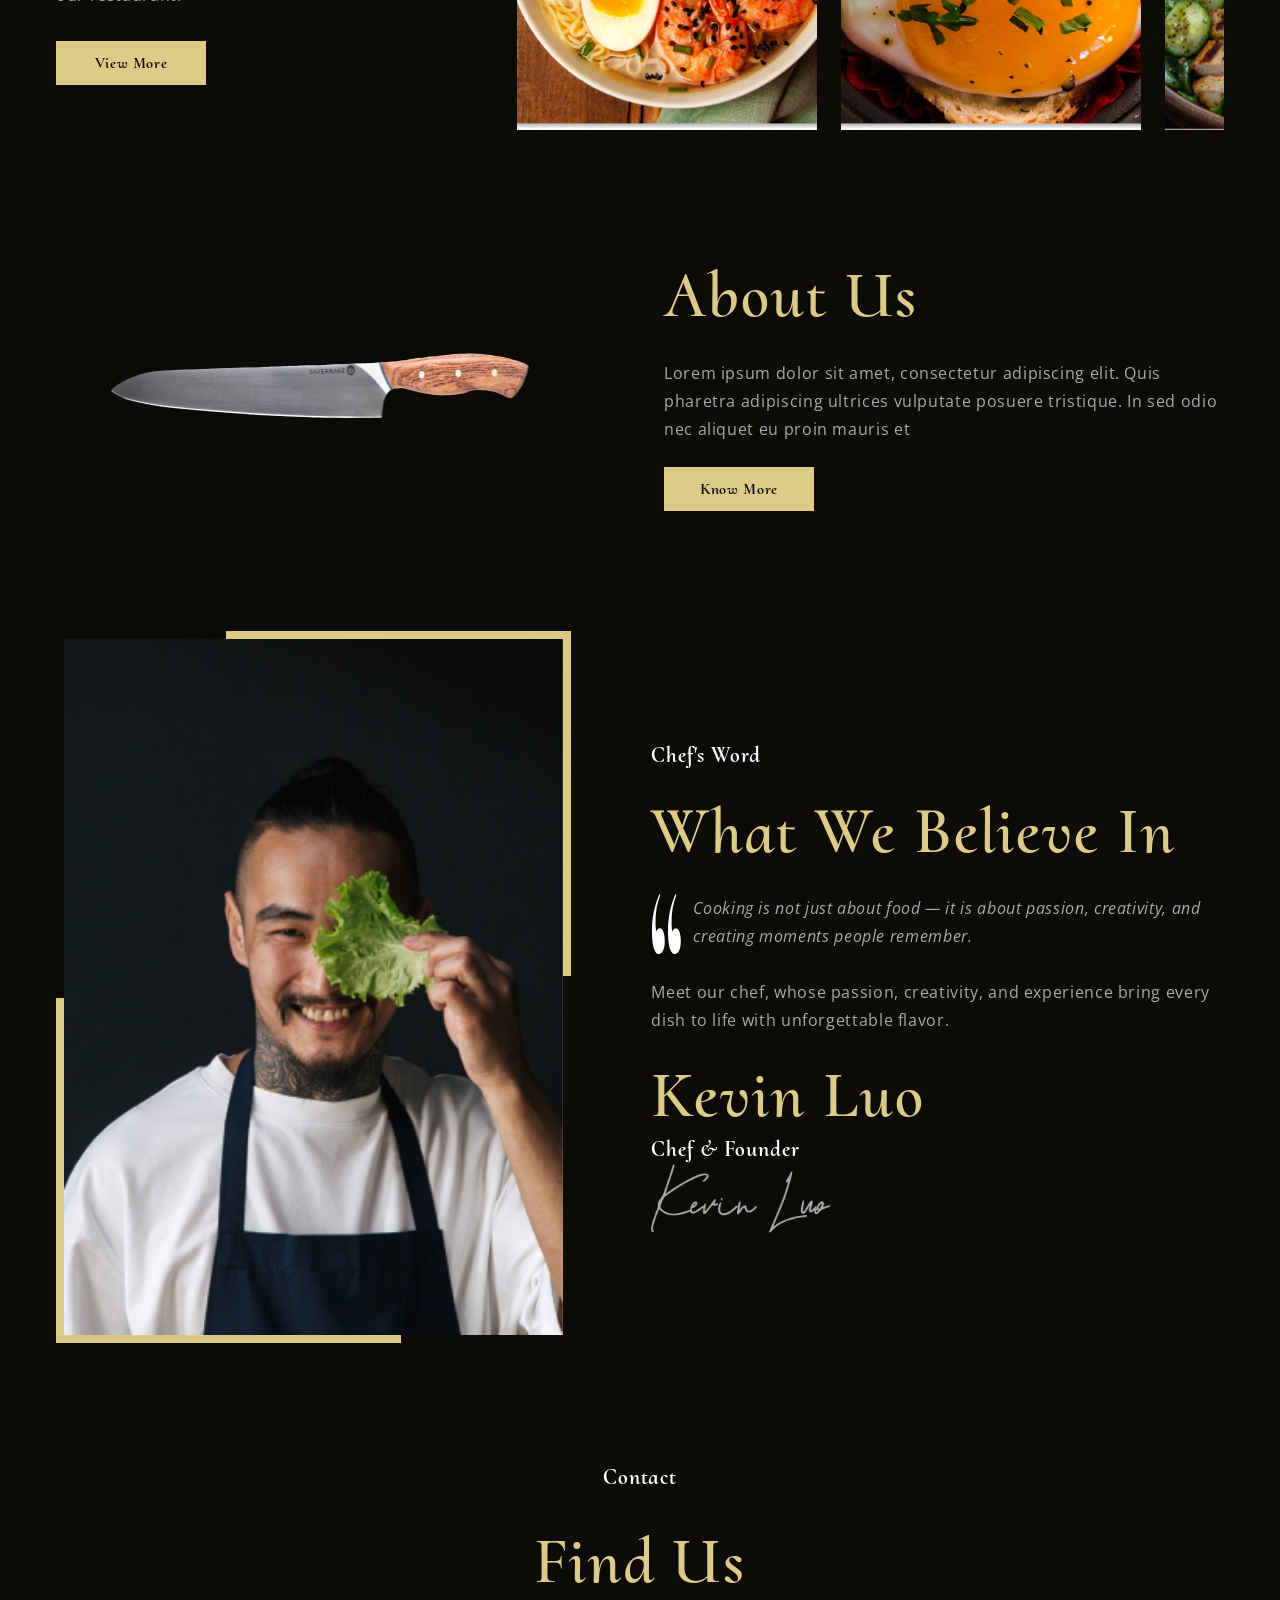
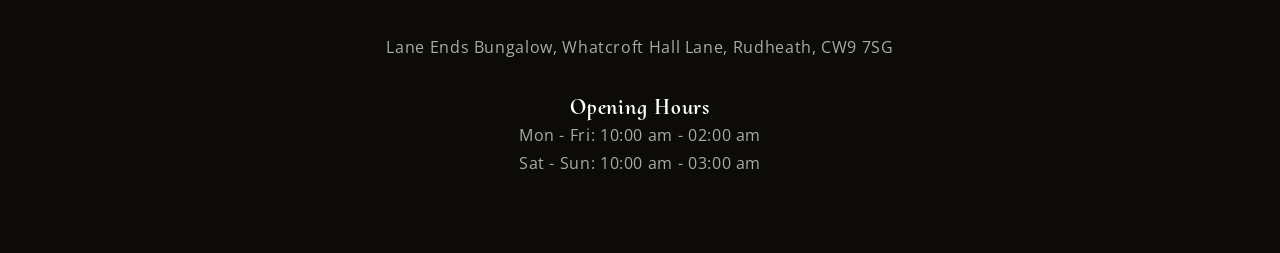
==== commit 2cf657af: "Merge pull request #10 from DimeHetMax/home Home" ====
--- a/src/index.html
+++ b/src/index.html
@@ -23,9 +23,6 @@
             <h3 class="hero-home-text-title home-titel_h3 home-title_left">
               Chase the new Flavour
             </h3>
-            <svg width="40" height="9">
-              <use href="./img/sprite.svg#icon-spoon"></use>
-            </svg>
             <h1 class="hero-home-title home-titel_h1 home-title_left">
               The key to Fine dining
             </h1>
@@ -55,9 +52,6 @@
         <div class="container">
           <div class="home-menu-content_wrapper">
             <h3 class="home-titel_h3">Menu that fits you palatte</h3>
-            <svg width="40" height="9">
-              <use href="./img/sprite.svg#icon-spoon"></use>
-            </svg>
             <h2 class="home-titel_h2">Today's Special</h2>
             <p class="home_text">
               Discover our menu, crafted with fresh ingredients, rich flavors,
@@ -127,9 +121,6 @@
         <div class="container">
           <div class="home-menu-content_wrapper">
             <h3 class="home-titel_h3">Instagram</h3>
-            <svg width="40" height="9">
-              <use href="./img/sprite.svg#icon-spoon"></use>
-            </svg>
             <h2 class="home-titel_h2">Photo Gallery</h2>
             <p class="home_text home-text_left">
               Discover our gallery, showcasing elegant dishes, warm moments, and
@@ -197,9 +188,6 @@
             </div>
             <div class="chef-text-column">
               <h3 class="home-titel_h3 home-title_left">Chef's Word</h3>
-              <svg width="40" height="9">
-                <use href="./img/sprite.svg#icon-spoon"></use>
-              </svg>
               <h2 class="home-titel_h2 home-title_left">What we believe in</h2>
               <div class="chef-quote-wrapper">
                 <svg width="30" height="60">
@@ -231,40 +219,16 @@
       </section>
       <section class="contact-home">
         <div class="container">
-          <div class="contact-home-content_wrapper">
-            <div class="contact-home-text-wrapper">
-              <h3 class="home-titel_h3 home-title_left">Contact</h3>
-              <svg width="40" height="9">
-                <use href="./img/sprite.svg#icon-spoon"></use>
-              </svg>
-              <h2 class="home-titel_h2 home-title_left">Find Us</h2>
-              <p class="home_text home-text_left">
-                Lane Ends Bungalow, Whatcroft Hall Lane, Rudheath, CW9 7SG
-              </p>
-              <div class="contact-home-hours">
-                <h3 class="home-titel_h3 home-title_left">Opening Hours</h3>
-                <p class="home_text home-text_left">
-                  Mon - Fri: 10:00 am - 02:00 am
-                </p>
-                <p class="home_text home-text_left">
-                  Sat - Sun: 10:00 am - 03:00 am
-                </p>
-              </div>
-            </div>
-            <div class="contact-home-image-column">
-              <div class="container-box contact-home-container-box">
-                <span class="box top-right"></span>
-                <span class="box bottom-left"></span>
-                <div class="hero-home-img-wrapper">
-                  <img
-                    class="hero-home-img"
-                    src="./img/home/contant_1.jpg"
-                    alt="restaurant interior"
-                  />
-                </div>
-              </div>
-            </div>
-          </div>
+          <div>
+          <h3 class="home-titel_h3">Contact</h3>
+          <h2 class="home-titel_h2">Find Us</h2>
+          <p class="home_text">Lane Ends Bungalow, Whatcroft Hall Lane, Rudheath, CW9 7SG</p>
+          <div>
+            <h3 class="home-titel_h3">Opening Hours</h3>
+            <p class="home_text">Mon - Fri: 10:00 am - 02:00 am</p>
+            <p class="home_text">Sat - Sun: 10:00 am - 03:00 am</p>
+          </div>
+        </div>
         </div>
       </section>
     </main>
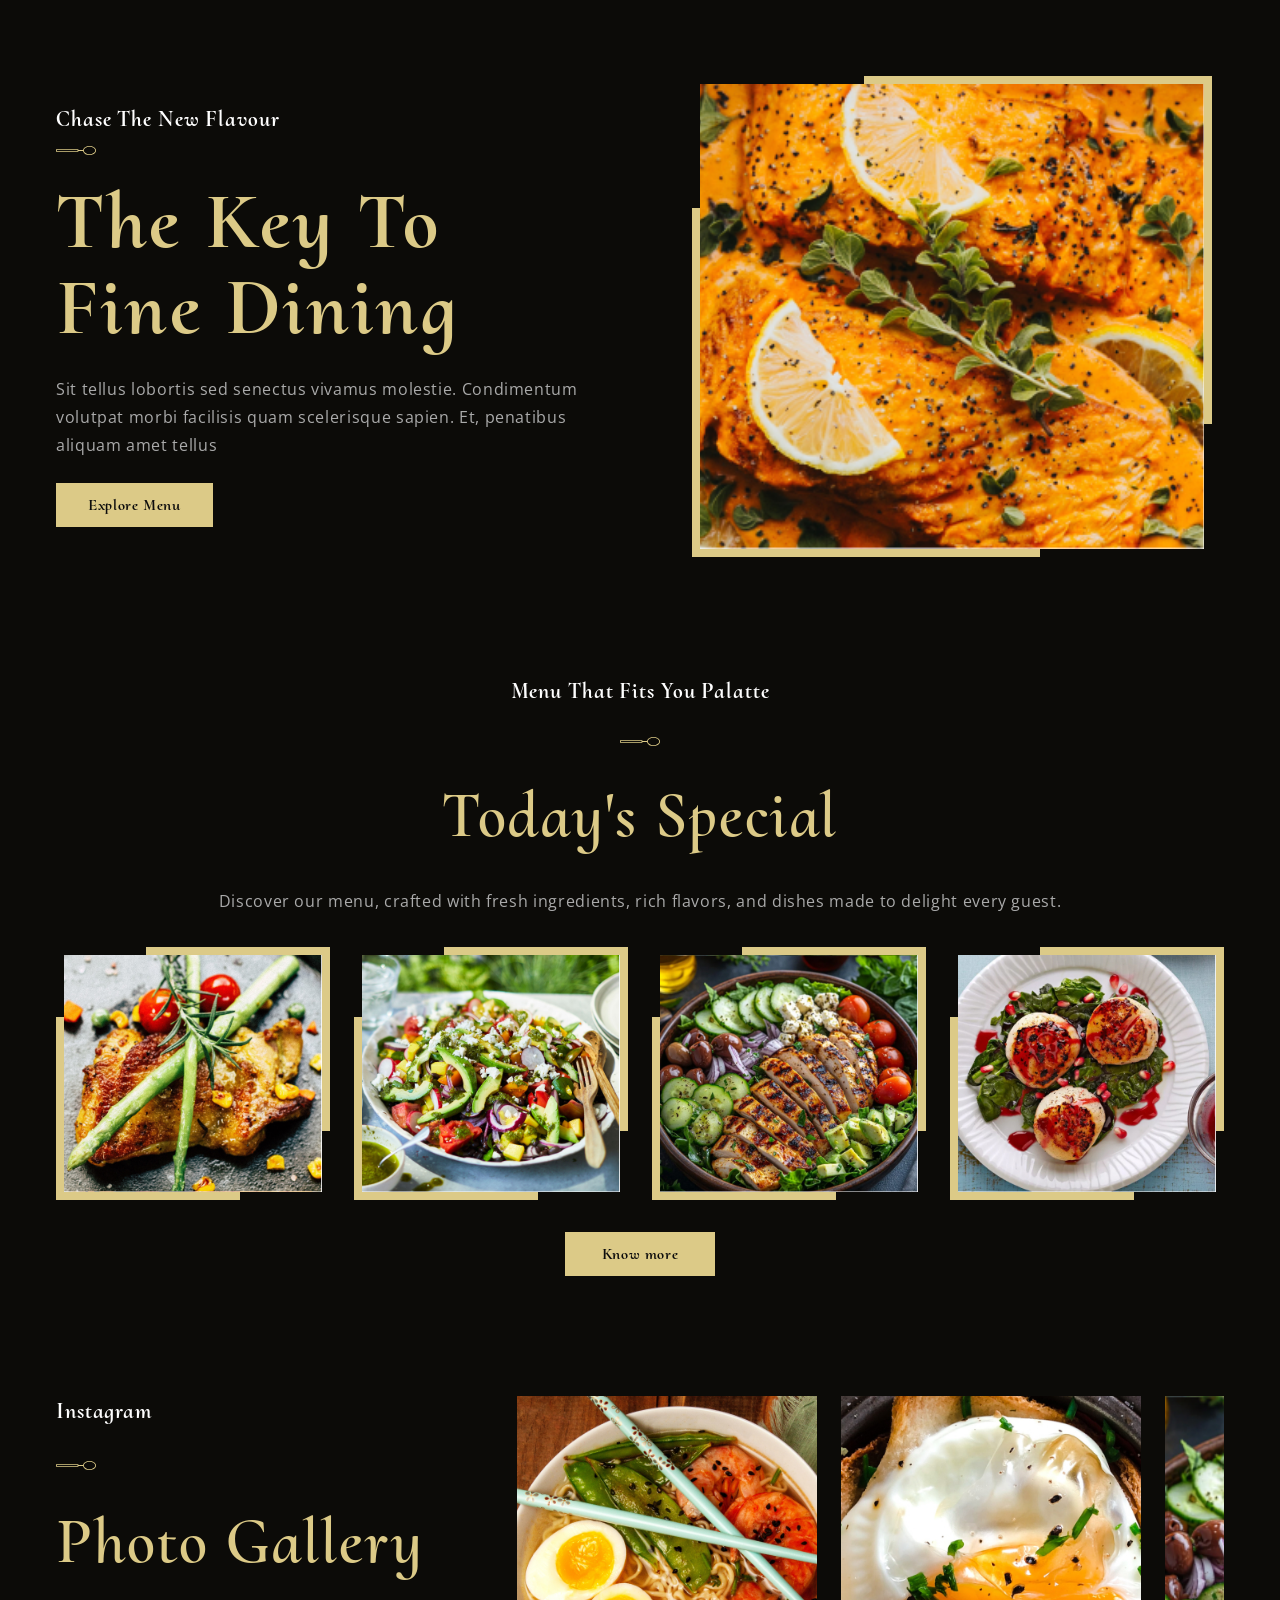
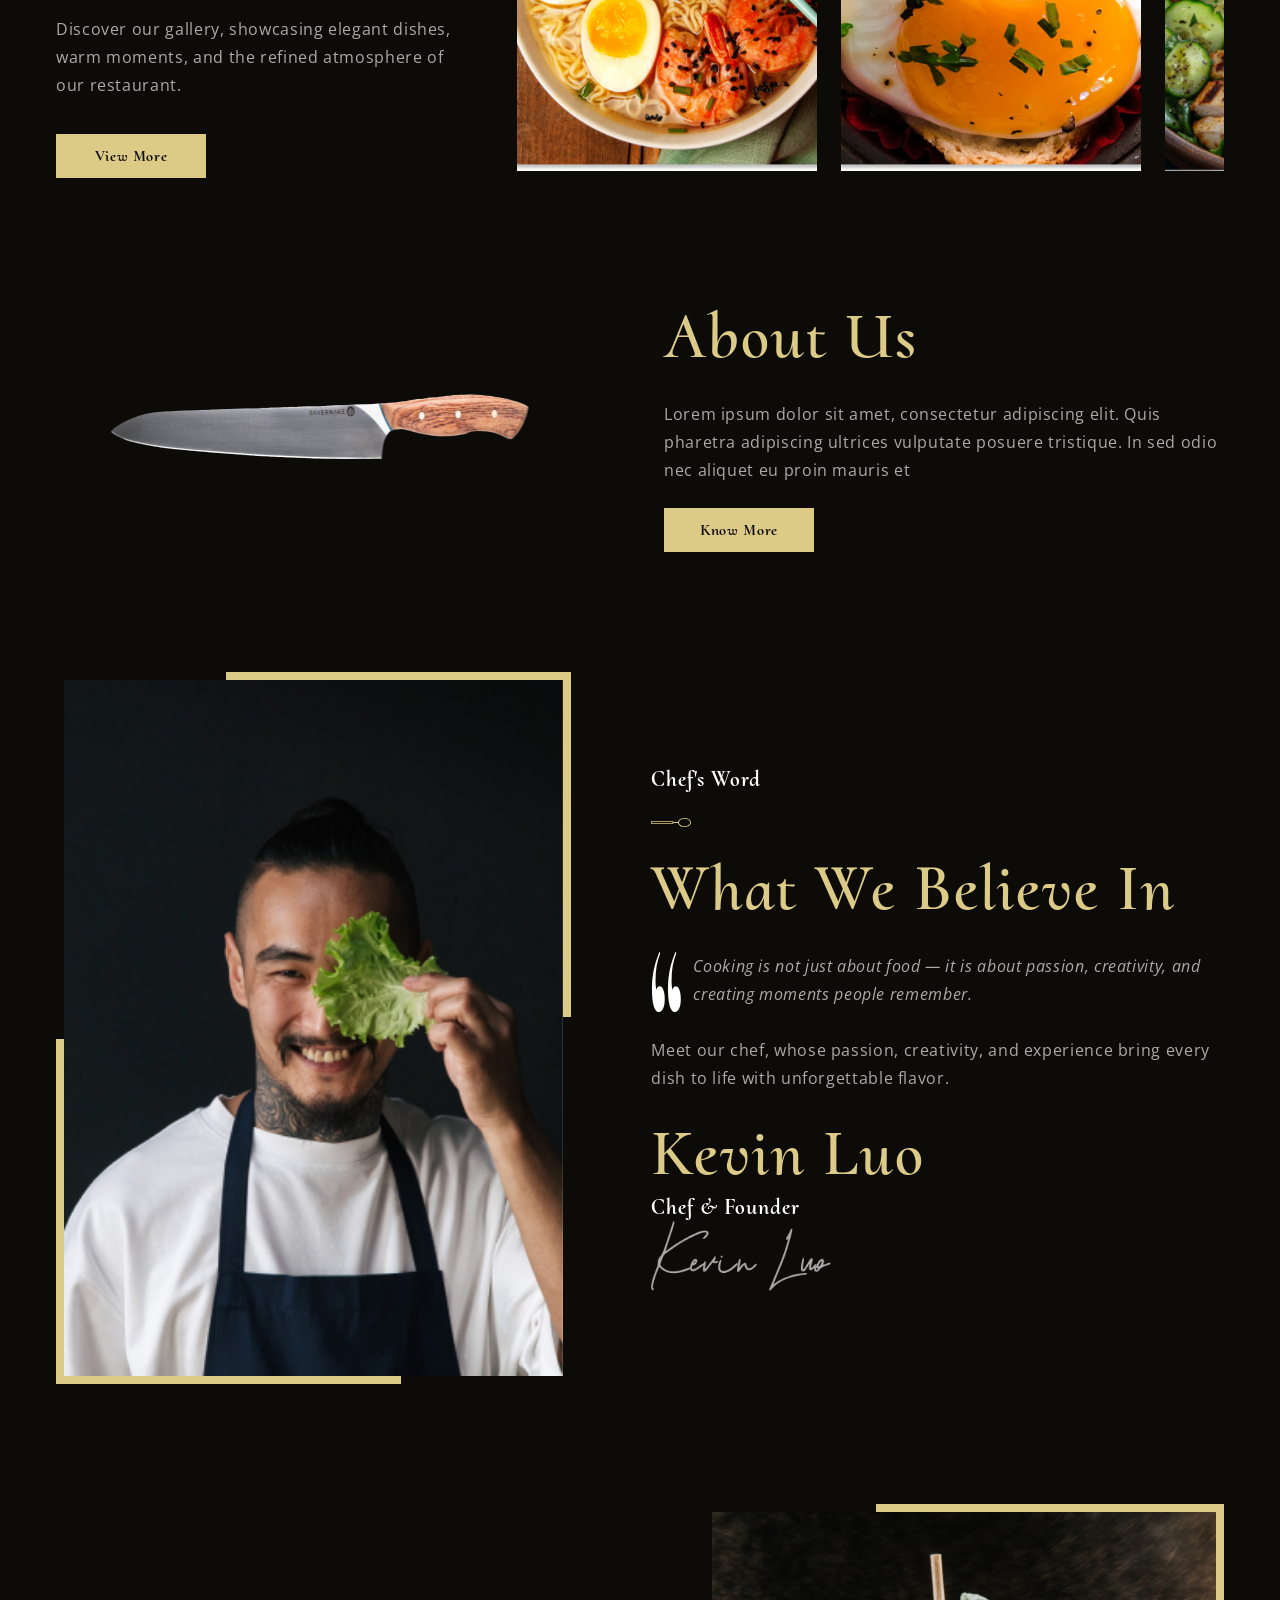
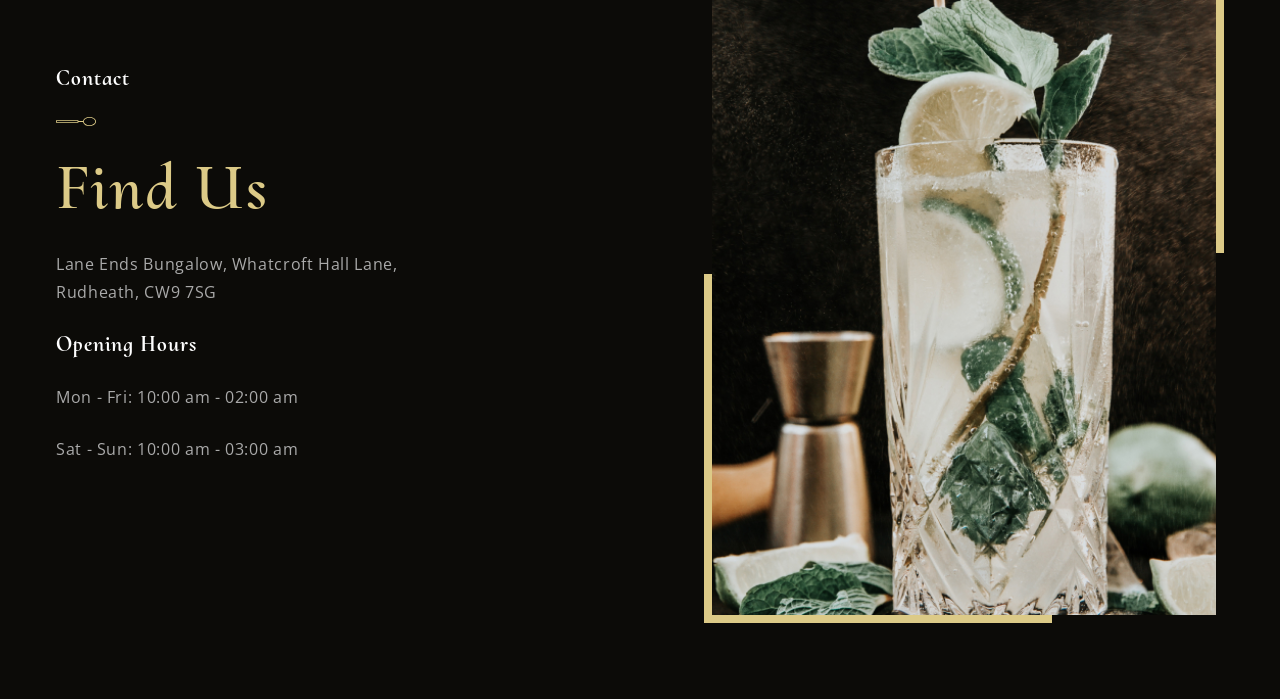
==== commit 40ba3ce7: "Merge pull request #11 from DimeHetMax/home-page-last added styles" ====
--- a/src/index.html
+++ b/src/index.html
@@ -23,6 +23,9 @@
             <h3 class="hero-home-text-title home-titel_h3 home-title_left">
               Chase the new Flavour
             </h3>
+            <svg width="40" height="9">
+              <use href="./img/sprite.svg#icon-spoon"></use>
+            </svg>
             <h1 class="hero-home-title home-titel_h1 home-title_left">
               The key to Fine dining
             </h1>
@@ -52,6 +55,9 @@
         <div class="container">
           <div class="home-menu-content_wrapper">
             <h3 class="home-titel_h3">Menu that fits you palatte</h3>
+            <svg width="40" height="9">
+              <use href="./img/sprite.svg#icon-spoon"></use>
+            </svg>
             <h2 class="home-titel_h2">Today's Special</h2>
             <p class="home_text">
               Discover our menu, crafted with fresh ingredients, rich flavors,
@@ -121,6 +127,9 @@
         <div class="container">
           <div class="home-menu-content_wrapper">
             <h3 class="home-titel_h3">Instagram</h3>
+            <svg width="40" height="9">
+              <use href="./img/sprite.svg#icon-spoon"></use>
+            </svg>
             <h2 class="home-titel_h2">Photo Gallery</h2>
             <p class="home_text home-text_left">
               Discover our gallery, showcasing elegant dishes, warm moments, and
@@ -188,6 +197,9 @@
             </div>
             <div class="chef-text-column">
               <h3 class="home-titel_h3 home-title_left">Chef's Word</h3>
+              <svg width="40" height="9">
+                <use href="./img/sprite.svg#icon-spoon"></use>
+              </svg>
               <h2 class="home-titel_h2 home-title_left">What we believe in</h2>
               <div class="chef-quote-wrapper">
                 <svg width="30" height="60">
@@ -219,16 +231,40 @@
       </section>
       <section class="contact-home">
         <div class="container">
-          <div>
-          <h3 class="home-titel_h3">Contact</h3>
-          <h2 class="home-titel_h2">Find Us</h2>
-          <p class="home_text">Lane Ends Bungalow, Whatcroft Hall Lane, Rudheath, CW9 7SG</p>
-          <div>
-            <h3 class="home-titel_h3">Opening Hours</h3>
-            <p class="home_text">Mon - Fri: 10:00 am - 02:00 am</p>
-            <p class="home_text">Sat - Sun: 10:00 am - 03:00 am</p>
-          </div>
-        </div>
+          <div class="contact-home-content_wrapper">
+            <div class="contact-home-text-wrapper">
+              <h3 class="home-titel_h3 home-title_left">Contact</h3>
+              <svg width="40" height="9">
+                <use href="./img/sprite.svg#icon-spoon"></use>
+              </svg>
+              <h2 class="home-titel_h2 home-title_left">Find Us</h2>
+              <p class="home_text home-text_left">
+                Lane Ends Bungalow, Whatcroft Hall Lane, Rudheath, CW9 7SG
+              </p>
+              <div class="contact-home-hours">
+                <h3 class="home-titel_h3 home-title_left">Opening Hours</h3>
+                <p class="home_text home-text_left">
+                  Mon - Fri: 10:00 am - 02:00 am
+                </p>
+                <p class="home_text home-text_left">
+                  Sat - Sun: 10:00 am - 03:00 am
+                </p>
+              </div>
+            </div>
+            <div class="contact-home-image-column">
+              <div class="container-box contact-home-container-box">
+                <span class="box top-right"></span>
+                <span class="box bottom-left"></span>
+                <div class="hero-home-img-wrapper">
+                  <img
+                    class="hero-home-img"
+                    src="./img/home/contant_1.jpg"
+                    alt="restaurant interior"
+                  />
+                </div>
+              </div>
+            </div>
+          </div>
         </div>
       </section>
     </main>
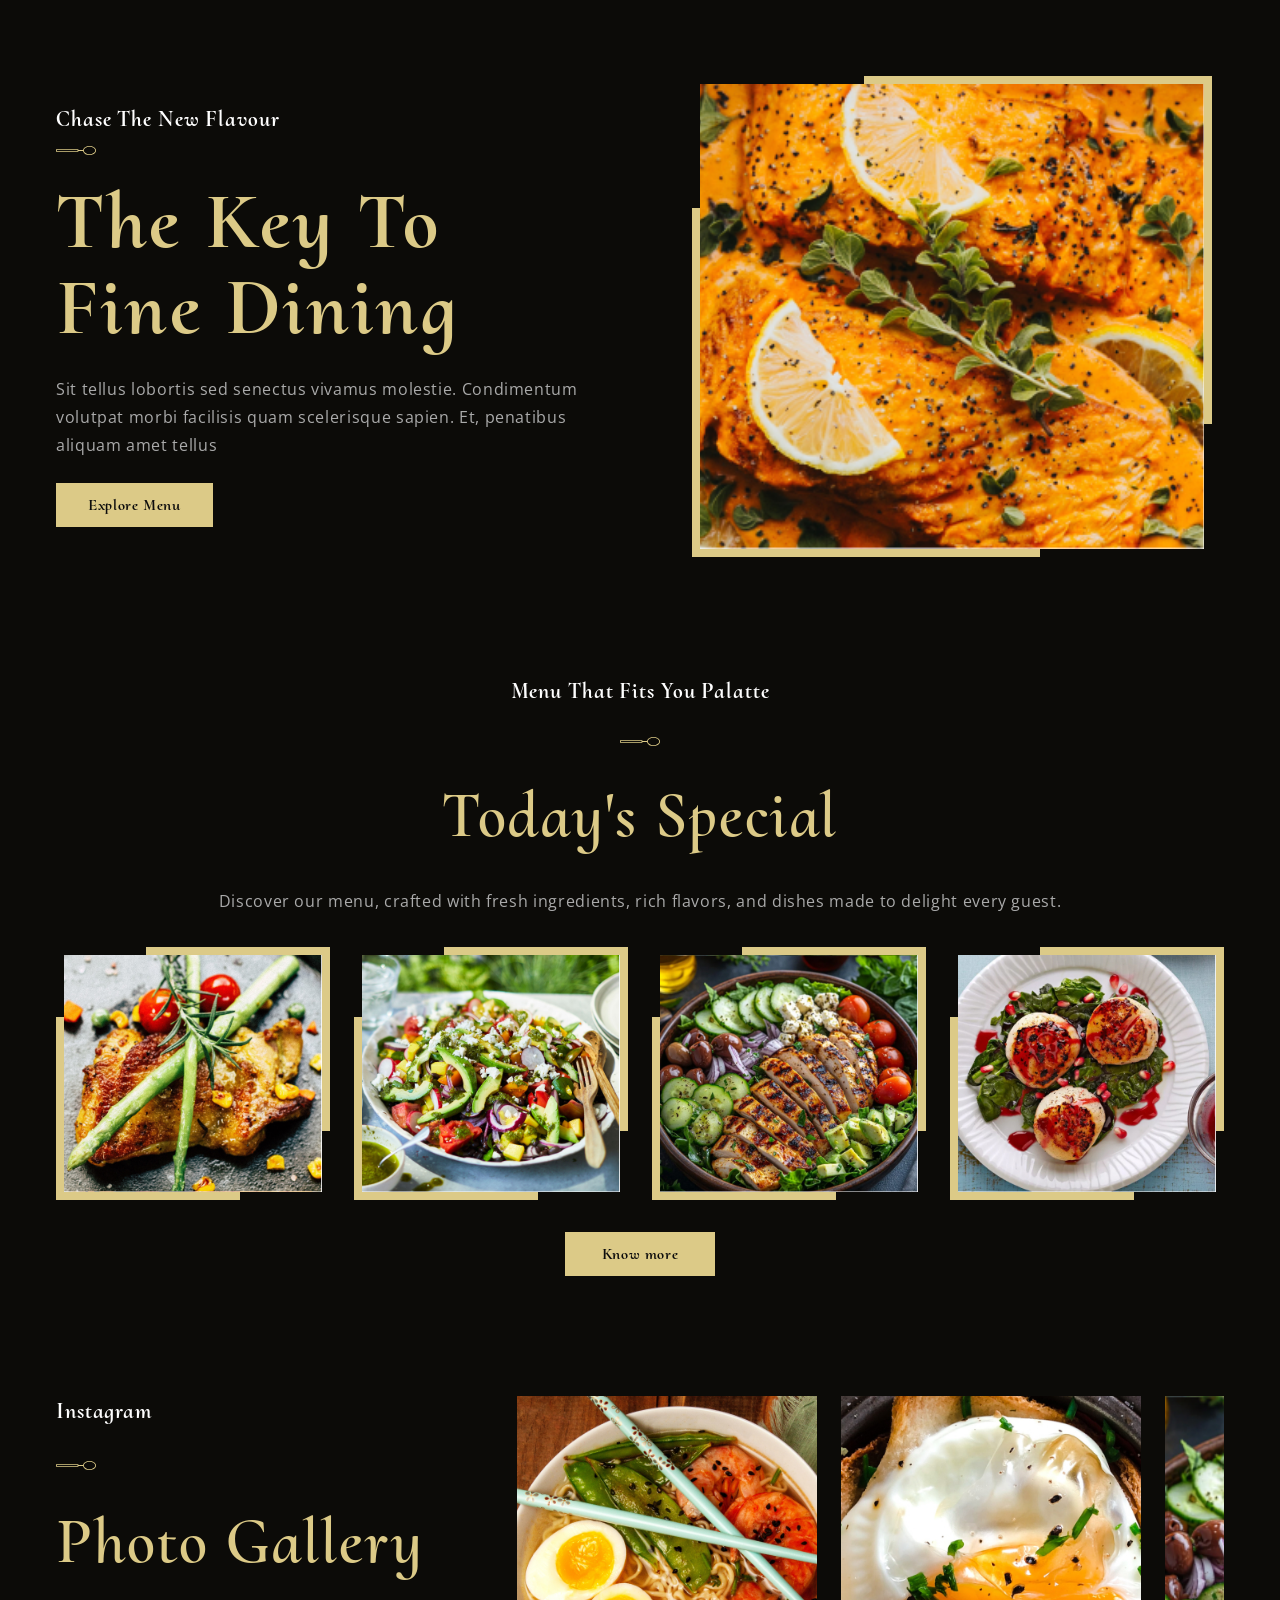
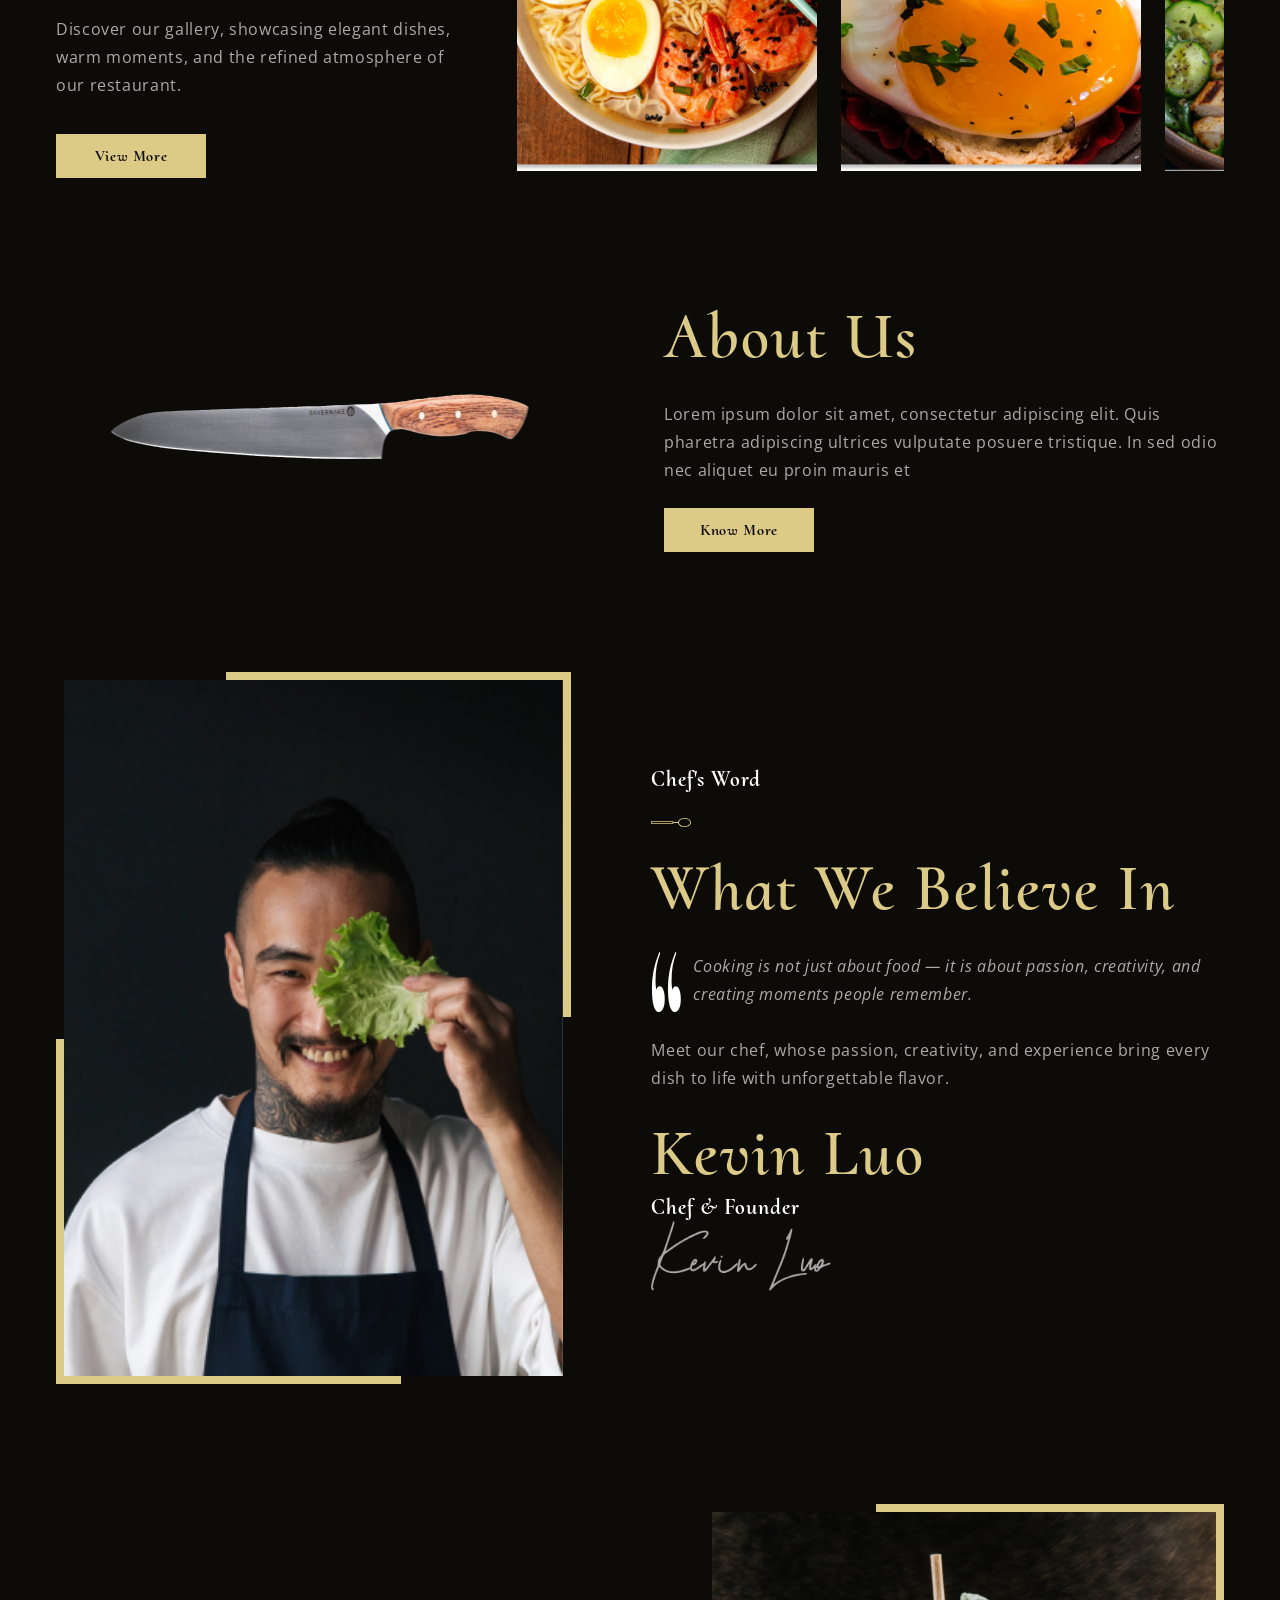
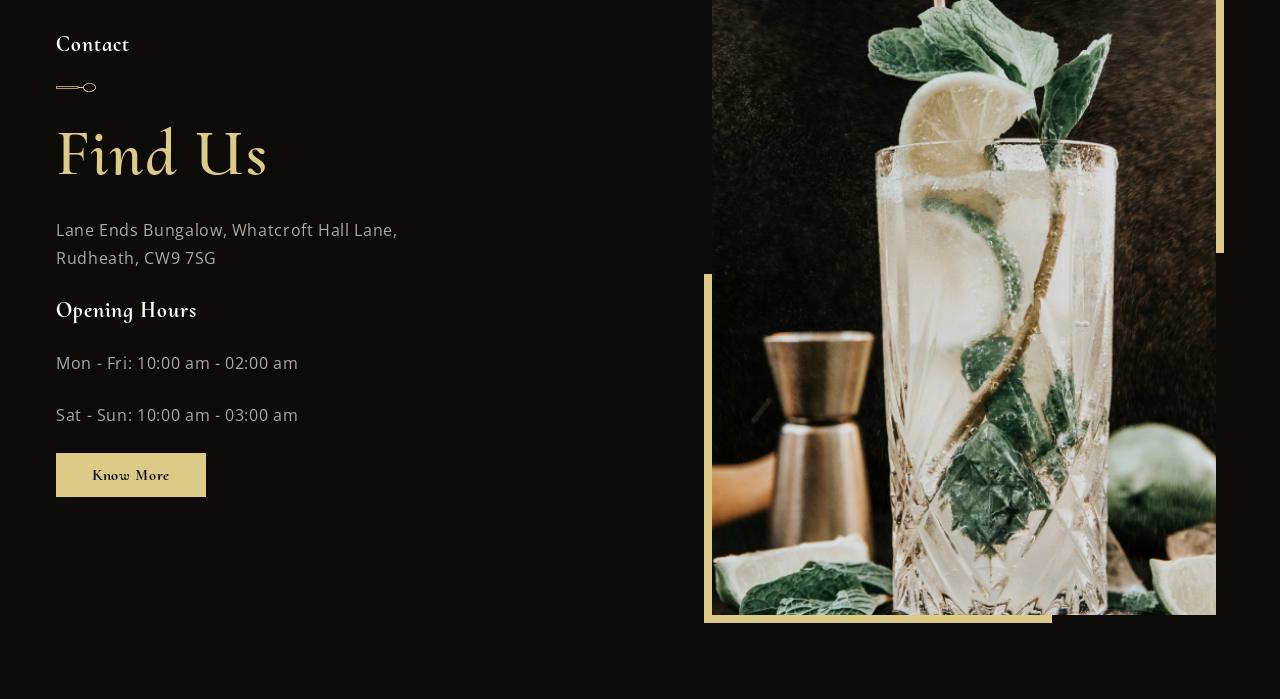
==== commit 6e93b9d4: "contact layout" ====
--- a/src/index.html
+++ b/src/index.html
@@ -34,7 +34,9 @@
               volutpat morbi facilisis quam scelerisque sapien. Et, penatibus
               aliquam amet tellus
             </p>
-            <a class="hero-home-link button" href="">Explore Menu</a>
+            <a class="hero-home-link button" href="./page-menu.html"
+              >Explore Menu</a
+            >
           </div>
           <div>
             <div class="container-box">
@@ -119,7 +121,9 @@
                 </li>
               </ul>
             </div>
-            <a href="#" class="button home-menu_link">Know more</a>
+            <a href="./page-menu.html" class="button home-menu_link"
+              >Know more</a
+            >
           </div>
         </div>
       </section>
@@ -151,7 +155,9 @@
                 </li>
               </ul>
             </div>
-            <a href="" class="button home-menu_link">View More</a>
+            <a href="./page-gallery.html" class="button home-menu_link"
+              >View More</a
+            >
           </div>
         </div>
       </section>
@@ -174,7 +180,9 @@
                 pharetra adipiscing ultrices vulputate posuere tristique. In sed
                 odio nec aliquet eu proin mauris et
               </p>
-              <a href="" class="about-home-button button">Know More</a>
+              <a href="./page-about.html" class="about-home-button button"
+                >Know More</a
+              >
             </div>
           </div>
         </div>
@@ -250,6 +258,9 @@
                   Sat - Sun: 10:00 am - 03:00 am
                 </p>
               </div>
+              <a href="./page-contact.html" class="button about-home-button"
+                >Know More</a
+              >
             </div>
             <div class="contact-home-image-column">
               <div class="container-box contact-home-container-box">
